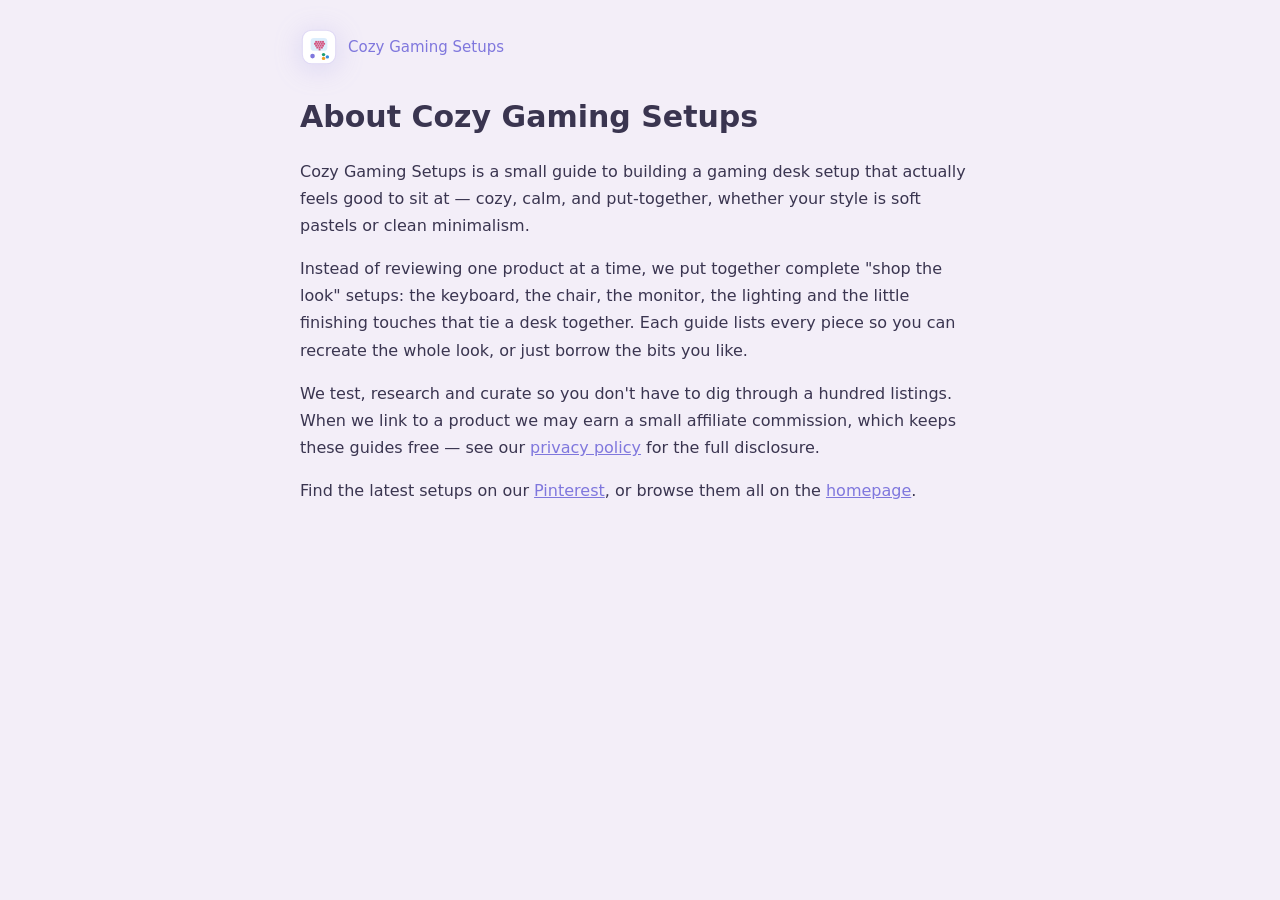
==== about/index.html @ 57313345 "Add files via upload" ====
<!DOCTYPE html>
<html lang="en">
<head>
<meta charset="utf-8">
<meta name="viewport" content="width=device-width, initial-scale=1">
<title>About — Cozy Gaming Setups</title>
<style>
  
  :root {
    --ink:#3a3550;          /* deep lavender-ink text */
    --muted:#8b85a8;        /* muted lavender-gray */
    --accent:#7F77DD;       /* logo lavender */
    --pink:#D4537E;         /* logo heart pink */
    --cream:#FFF0DC;        /* warm glow */
    --amber:#FFD580;        /* spark amber */
    --blue:#DCEEFC;         /* screen blue */
    --bg:#F3EEF8;           /* logo background lavender */
    --card:#ffffff;
    --line:#ECE6FA;
    --line-pink:#F4D9E2;
  }
  * { box-sizing:border-box; }
  body { margin:0; font-family:'Poppins',system-ui,sans-serif; color:var(--ink); background:var(--bg); line-height:1.65; }
  a { color:var(--accent); }
  .brandbar { display:flex; align-items:center; justify-content:center; gap:12px; margin-bottom:6px; }
  .logomark { width:54px; height:54px; flex:0 0 auto; filter:drop-shadow(0 4px 14px rgba(127,119,221,0.22)); }
  .brandbar .name { font-size:30px; font-weight:600; color:var(--accent); }
  .rule { width:46px; height:6px; border-radius:3px; background:var(--amber); margin:20px auto 26px; }
  .disclosure { font-size:12px; color:#9a8fb5; background:var(--cream); border:1px solid #f3dcb8; border-radius:10px; padding:9px 14px; text-align:center; }

  .wrap { max-width:720px; margin:0 auto; padding:28px 20px 80px; }
  .topbar { display:flex; align-items:center; gap:10px; margin-bottom:26px; }
  .topbar a { display:flex; align-items:center; gap:10px; text-decoration:none; color:var(--accent); font-weight:500; font-size:15px; }
  .topbar .logomark { width:38px; height:38px; }
  h1 { font-size:30px; margin:0 0 16px; color:var(--ink); }
  p { line-height:1.7; }
</style>
</head>
<body>
  <div class="wrap">
    <div class="topbar"><a href="../">
<svg class="logomark" width="38" height="38" viewBox="0 0 100 100" xmlns="http://www.w3.org/2000/svg" aria-label="Cozy Gaming Setups logo">
  <rect x="6" y="6" width="88" height="88" rx="24" fill="#ffffff" stroke="#E0DAF5" stroke-width="3"/>
  <rect x="28" y="26" width="44" height="34" rx="9" fill="#DCEEFC"/>
  <g fill="#D4537E">
    <rect x="40" y="34" width="5" height="5"/><rect x="46" y="34" width="5" height="5"/>
    <rect x="52" y="34" width="5" height="5"/><rect x="58" y="34" width="5" height="5"/>
    <rect x="37" y="39" width="5" height="5"/><rect x="43" y="39" width="5" height="5"/>
    <rect x="49" y="39" width="5" height="5"/><rect x="55" y="39" width="5" height="5"/>
    <rect x="61" y="39" width="5" height="5"/>
    <rect x="40" y="44" width="5" height="5"/><rect x="46" y="44" width="5" height="5"/>
    <rect x="52" y="44" width="5" height="5"/><rect x="58" y="44" width="5" height="5"/>
    <rect x="43" y="49" width="5" height="5"/><rect x="49" y="49" width="5" height="5"/>
    <rect x="55" y="49" width="5" height="5"/>
    <rect x="49" y="54" width="5" height="5"/>
  </g>
  <circle cx="33" cy="74" r="6" fill="#7F77DD"/>
  <circle cx="62" cy="70" r="4.5" fill="#1D9E75"/>
  <circle cx="72" cy="76" r="4.5" fill="#378ADD"/>
  <circle cx="62" cy="80" r="4.5" fill="#EF9F27"/>
</svg>
 Cozy Gaming Setups</a></div>
    <h1>About Cozy Gaming Setups</h1>
    <p>Cozy Gaming Setups is a small guide to building a gaming desk setup
    that actually feels good to sit at — cozy, calm, and put-together, whether
    your style is soft pastels or clean minimalism.</p>
    <p>Instead of reviewing one product at a time, we put together complete
    "shop the look" setups: the keyboard, the chair, the monitor, the lighting
    and the little finishing touches that tie a desk together. Each guide lists
    every piece so you can recreate the whole look, or just borrow the bits you
    like.</p>
    <p>We test, research and curate so you don't have to dig through a hundred
    listings. When we link to a product we may earn a small affiliate
    commission, which keeps these guides free — see our
    <a href="../privacy/">privacy policy</a> for the full disclosure.</p>
    <p>Find the latest setups on our
    <a href="https://nl.pinterest.com/cozygamingsetups/" target="_blank">Pinterest</a>,
    or browse them all on the <a href="../">homepage</a>.</p>
  </div>
</body>
</html>
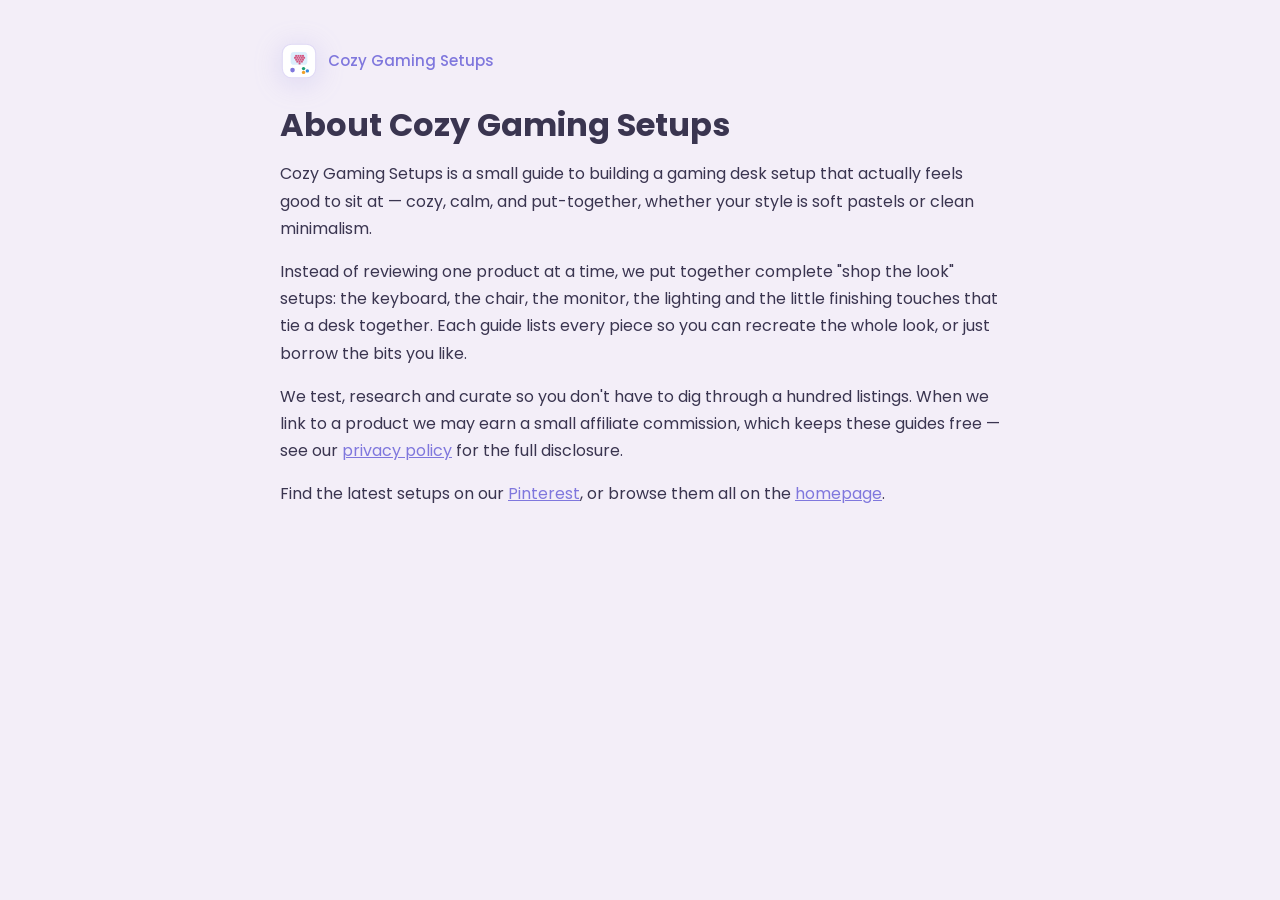
==== commit 2654ef52: "Add files via upload" ====
--- a/about/index.html
+++ b/about/index.html
@@ -1,82 +1,21 @@
-
 <!DOCTYPE html>
 <html lang="en">
 <head>
 <meta charset="utf-8">
 <meta name="viewport" content="width=device-width, initial-scale=1">
 <title>About — Cozy Gaming Setups</title>
-<style>
-  
-  :root {
-    --ink:#3a3550;          /* deep lavender-ink text */
-    --muted:#8b85a8;        /* muted lavender-gray */
-    --accent:#7F77DD;       /* logo lavender */
-    --pink:#D4537E;         /* logo heart pink */
-    --cream:#FFF0DC;        /* warm glow */
-    --amber:#FFD580;        /* spark amber */
-    --blue:#DCEEFC;         /* screen blue */
-    --bg:#F3EEF8;           /* logo background lavender */
-    --card:#ffffff;
-    --line:#ECE6FA;
-    --line-pink:#F4D9E2;
-  }
-  * { box-sizing:border-box; }
-  body { margin:0; font-family:'Poppins',system-ui,sans-serif; color:var(--ink); background:var(--bg); line-height:1.65; }
-  a { color:var(--accent); }
-  .brandbar { display:flex; align-items:center; justify-content:center; gap:12px; margin-bottom:6px; }
-  .logomark { width:54px; height:54px; flex:0 0 auto; filter:drop-shadow(0 4px 14px rgba(127,119,221,0.22)); }
-  .brandbar .name { font-size:30px; font-weight:600; color:var(--accent); }
-  .rule { width:46px; height:6px; border-radius:3px; background:var(--amber); margin:20px auto 26px; }
-  .disclosure { font-size:12px; color:#9a8fb5; background:var(--cream); border:1px solid #f3dcb8; border-radius:10px; padding:9px 14px; text-align:center; }
-
-  .wrap { max-width:720px; margin:0 auto; padding:28px 20px 80px; }
-  .topbar { display:flex; align-items:center; gap:10px; margin-bottom:26px; }
-  .topbar a { display:flex; align-items:center; gap:10px; text-decoration:none; color:var(--accent); font-weight:500; font-size:15px; }
-  .topbar .logomark { width:38px; height:38px; }
-  h1 { font-size:30px; margin:0 0 16px; color:var(--ink); }
-  p { line-height:1.7; }
-</style>
+<link rel="preconnect" href="https://fonts.googleapis.com">
+<link href="https://fonts.googleapis.com/css2?family=Poppins:wght@400;500;600&display=swap" rel="stylesheet">
+<link rel="stylesheet" href="../style.css">
 </head>
 <body>
-  <div class="wrap">
-    <div class="topbar"><a href="../">
-<svg class="logomark" width="38" height="38" viewBox="0 0 100 100" xmlns="http://www.w3.org/2000/svg" aria-label="Cozy Gaming Setups logo">
-  <rect x="6" y="6" width="88" height="88" rx="24" fill="#ffffff" stroke="#E0DAF5" stroke-width="3"/>
-  <rect x="28" y="26" width="44" height="34" rx="9" fill="#DCEEFC"/>
-  <g fill="#D4537E">
-    <rect x="40" y="34" width="5" height="5"/><rect x="46" y="34" width="5" height="5"/>
-    <rect x="52" y="34" width="5" height="5"/><rect x="58" y="34" width="5" height="5"/>
-    <rect x="37" y="39" width="5" height="5"/><rect x="43" y="39" width="5" height="5"/>
-    <rect x="49" y="39" width="5" height="5"/><rect x="55" y="39" width="5" height="5"/>
-    <rect x="61" y="39" width="5" height="5"/>
-    <rect x="40" y="44" width="5" height="5"/><rect x="46" y="44" width="5" height="5"/>
-    <rect x="52" y="44" width="5" height="5"/><rect x="58" y="44" width="5" height="5"/>
-    <rect x="43" y="49" width="5" height="5"/><rect x="49" y="49" width="5" height="5"/>
-    <rect x="55" y="49" width="5" height="5"/>
-    <rect x="49" y="54" width="5" height="5"/>
-  </g>
-  <circle cx="33" cy="74" r="6" fill="#7F77DD"/>
-  <circle cx="62" cy="70" r="4.5" fill="#1D9E75"/>
-  <circle cx="72" cy="76" r="4.5" fill="#378ADD"/>
-  <circle cx="62" cy="80" r="4.5" fill="#EF9F27"/>
-</svg>
- Cozy Gaming Setups</a></div>
+  <div class="wrap narrow prose">
+    <div class="topbar brandbar left"><a href="../"><svg class="logomark" width="38" height="38" viewBox="0 0 100 100" xmlns="http://www.w3.org/2000/svg" aria-label="Cozy Gaming Setups logo"><rect x="6" y="6" width="88" height="88" rx="24" fill="#ffffff" stroke="#E0DAF5" stroke-width="3"/><rect x="28" y="26" width="44" height="34" rx="9" fill="#DCEEFC"/><g fill="#D4537E"><rect x="40" y="34" width="5" height="5"/><rect x="46" y="34" width="5" height="5"/><rect x="52" y="34" width="5" height="5"/><rect x="58" y="34" width="5" height="5"/><rect x="37" y="39" width="5" height="5"/><rect x="43" y="39" width="5" height="5"/><rect x="49" y="39" width="5" height="5"/><rect x="55" y="39" width="5" height="5"/><rect x="61" y="39" width="5" height="5"/><rect x="40" y="44" width="5" height="5"/><rect x="46" y="44" width="5" height="5"/><rect x="52" y="44" width="5" height="5"/><rect x="58" y="44" width="5" height="5"/><rect x="43" y="49" width="5" height="5"/><rect x="49" y="49" width="5" height="5"/><rect x="55" y="49" width="5" height="5"/><rect x="49" y="54" width="5" height="5"/></g><circle cx="33" cy="74" r="6" fill="#7F77DD"/><circle cx="62" cy="70" r="4.5" fill="#1D9E75"/><circle cx="72" cy="76" r="4.5" fill="#378ADD"/><circle cx="62" cy="80" r="4.5" fill="#EF9F27"/></svg> Cozy Gaming Setups</a></div>
     <h1>About Cozy Gaming Setups</h1>
-    <p>Cozy Gaming Setups is a small guide to building a gaming desk setup
-    that actually feels good to sit at — cozy, calm, and put-together, whether
-    your style is soft pastels or clean minimalism.</p>
-    <p>Instead of reviewing one product at a time, we put together complete
-    "shop the look" setups: the keyboard, the chair, the monitor, the lighting
-    and the little finishing touches that tie a desk together. Each guide lists
-    every piece so you can recreate the whole look, or just borrow the bits you
-    like.</p>
-    <p>We test, research and curate so you don't have to dig through a hundred
-    listings. When we link to a product we may earn a small affiliate
-    commission, which keeps these guides free — see our
-    <a href="../privacy/">privacy policy</a> for the full disclosure.</p>
-    <p>Find the latest setups on our
-    <a href="https://nl.pinterest.com/cozygamingsetups/" target="_blank">Pinterest</a>,
-    or browse them all on the <a href="../">homepage</a>.</p>
+    <p>Cozy Gaming Setups is a small guide to building a gaming desk setup that actually feels good to sit at — cozy, calm, and put-together, whether your style is soft pastels or clean minimalism.</p>
+    <p>Instead of reviewing one product at a time, we put together complete "shop the look" setups: the keyboard, the chair, the monitor, the lighting and the little finishing touches that tie a desk together. Each guide lists every piece so you can recreate the whole look, or just borrow the bits you like.</p>
+    <p>We test, research and curate so you don't have to dig through a hundred listings. When we link to a product we may earn a small affiliate commission, which keeps these guides free — see our <a href="../privacy/">privacy policy</a> for the full disclosure.</p>
+    <p>Find the latest setups on our <a href="https://nl.pinterest.com/cozygamingsetups/" target="_blank">Pinterest</a>, or browse them all on the <a href="../">homepage</a>.</p>
   </div>
 </body>
-</html>+</html>
--- a/style.css
+++ b/style.css
@@ -0,0 +1,74 @@
+/* ============================================================
+   Cozy Gaming Setups — shared stylesheet
+   Edit your design HERE once; every page uses it.
+   Palette matches the logo (lavender / pink heart / cream / amber).
+   ============================================================ */
+:root {
+  --ink: #3a3550;
+  --muted: #8b85a8;
+  --accent: #7F77DD;
+  --pink: #D4537E;
+  --cream: #FFF0DC;
+  --amber: #FFD580;
+  --blue: #DCEEFC;
+  --bg: #F3EEF8;
+  --card: #ffffff;
+  --line: #ECE6FA;
+  --line-pink: #F4D9E2;
+}
+* { box-sizing: border-box; }
+body {
+  margin: 0;
+  font-family: 'Poppins', system-ui, sans-serif;
+  color: var(--ink);
+  background: var(--bg);
+  line-height: 1.65;
+}
+a { color: var(--accent); }
+
+.wrap { max-width: 880px; margin: 0 auto; padding: 42px 20px 80px; }
+.wrap.narrow { max-width: 760px; }
+
+/* ---- brand header / logo mark ---- */
+.brandbar { display: flex; align-items: center; justify-content: center; gap: 12px; margin-bottom: 6px; }
+.brandbar.left { justify-content: flex-start; margin-bottom: 26px; }
+.logomark { flex: 0 0 auto; filter: drop-shadow(0 4px 14px rgba(127,119,221,0.22)); }
+.brandbar .name { font-size: 30px; font-weight: 600; color: var(--accent); }
+.topbar a { display: flex; align-items: center; gap: 10px; text-decoration: none; color: var(--accent); font-weight: 500; font-size: 15px; }
+
+.hero { text-align: center; margin-bottom: 10px; }
+.hero .sub { font-size: 16px; color: var(--muted); margin: 14px auto 0; max-width: 480px; line-height: 1.55; }
+.rule { width: 46px; height: 6px; border-radius: 3px; background: var(--amber); margin: 20px auto 26px; }
+
+.disclosure { font-size: 12px; color: #9a8fb5; background: var(--cream); border: 1px solid #f3dcb8; border-radius: 10px; padding: 9px 14px; text-align: center; }
+.disclosure.home { max-width: 440px; margin: 0 auto 32px; }
+
+/* ---- homepage cards ---- */
+.grid { display: grid; grid-template-columns: repeat(auto-fill, minmax(250px, 1fr)); gap: 18px; }
+.card { display: block; text-decoration: none; color: inherit; background: var(--card); border: 1px solid var(--line); border-radius: 18px; padding: 24px; transition: transform .12s, box-shadow .12s; box-shadow: 0 6px 20px rgba(127,119,221,0.08); }
+.card:hover { transform: translateY(-4px); box-shadow: 0 10px 26px rgba(127,119,221,0.16); }
+.card .cat { display: inline-block; font-size: 11px; letter-spacing: .06em; color: var(--accent); background: #EEEDFE; border-radius: 20px; padding: 4px 12px; margin-bottom: 12px; }
+.card h2 { font-size: 20px; margin: 0 0 8px; color: var(--ink); }
+.card p { font-size: 14px; color: var(--muted); margin: 0 0 16px; line-height: 1.5; }
+.card .pill { display: inline-block; font-size: 13px; font-weight: 500; color: #fff; background: var(--accent); border-radius: 10px; padding: 8px 16px; box-shadow: 0 3px 12px rgba(127,119,221,0.32); }
+
+/* ---- setup page products ---- */
+h1 { font-size: 32px; line-height: 1.2; margin: 0 0 8px; color: var(--ink); }
+.sub-lead { font-size: 17px; color: var(--muted); margin: 0 0 30px; }
+.product { background: var(--card); border: 1px solid var(--line); border-radius: 16px; padding: 22px 24px; margin-bottom: 16px; box-shadow: 0 4px 16px rgba(127,119,221,0.07); }
+.product .cat { display: inline-block; font-size: 11px; letter-spacing: .06em; text-transform: uppercase; color: var(--accent); background: #EEEDFE; border-radius: 20px; padding: 4px 12px; margin-bottom: 10px; }
+.product h3 { font-size: 20px; margin: 0 0 6px; color: var(--ink); }
+.product p { margin: 0 0 16px; color: var(--muted); font-size: 15px; line-height: 1.5; }
+.btn { display: inline-block; background: var(--accent); color: #fff; text-decoration: none; font-weight: 500; font-size: 15px; padding: 10px 22px; border-radius: 10px; box-shadow: 0 3px 12px rgba(127,119,221,0.32); }
+
+/* ---- text pages (about / privacy) ---- */
+.prose h2 { font-size: 19px; margin: 30px 0 8px; color: var(--ink); }
+.prose p { line-height: 1.7; }
+.updated { color: var(--muted); font-size: 14px; }
+
+/* ---- footers ---- */
+nav.footer { margin-top: 48px; text-align: center; font-size: 13px; }
+nav.footer a { color: var(--muted); text-decoration: none; margin: 0 10px; }
+nav.footer a:hover { color: var(--accent); }
+footer.page { margin-top: 48px; font-size: 13px; color: var(--muted); text-align: center; }
+footer.page a { color: var(--muted); }
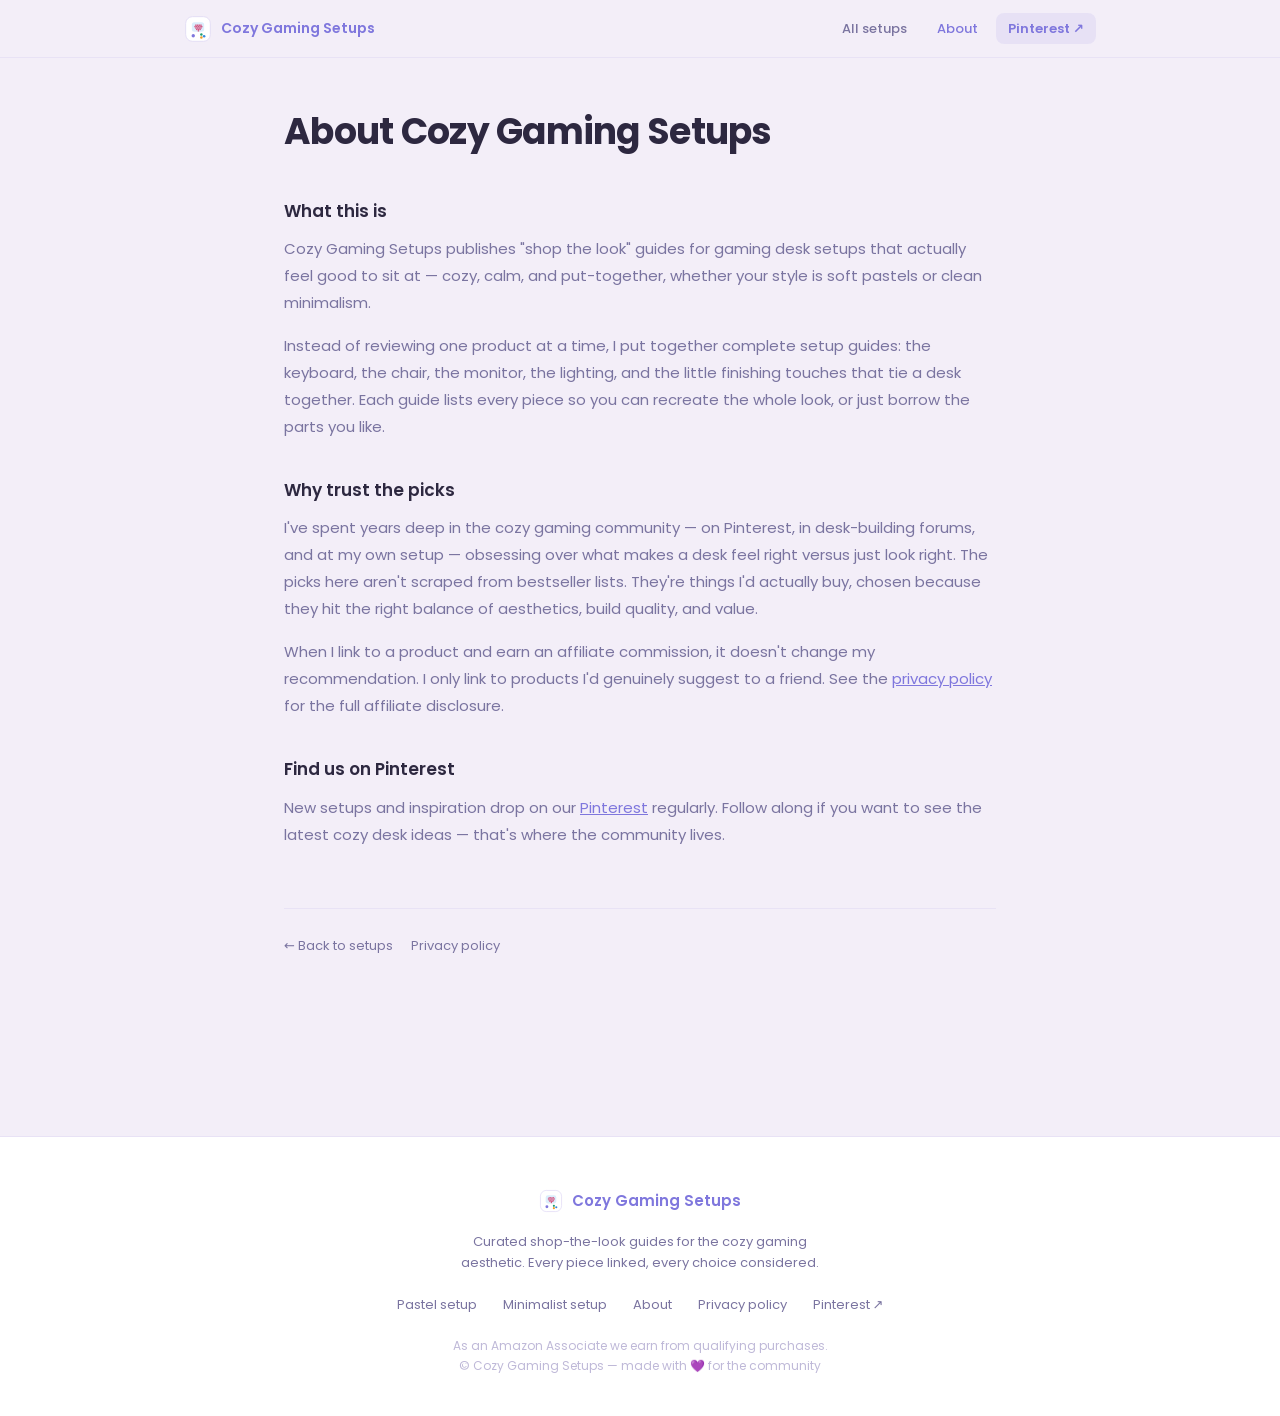
==== commit 18c7ad78: "add pink cozy gaming" ====
--- a/about/index.html
+++ b/about/index.html
@@ -4,18 +4,89 @@
 <meta charset="utf-8">
 <meta name="viewport" content="width=device-width, initial-scale=1">
 <title>About — Cozy Gaming Setups</title>
+<meta name="description" content="Cozy Gaming Setups publishes curated shop-the-look guides for cozy, pastel and minimalist gaming desk setups. Every piece linked.">
+<meta name="p:domain_verify" content="3ff8e9c5c183b2a7218e1bc20133f83a"/>
 <link rel="preconnect" href="https://fonts.googleapis.com">
-<link href="https://fonts.googleapis.com/css2?family=Poppins:wght@400;500;600&display=swap" rel="stylesheet">
+<link href="https://fonts.googleapis.com/css2?family=Poppins:wght@400;500;600;700&display=swap" rel="stylesheet">
 <link rel="stylesheet" href="../style.css">
 </head>
 <body>
+
+  <!-- ── NAVIGATION ── -->
+  <nav class="site-nav">
+    <div class="nav-inner">
+      <a class="nav-logo" href="../">
+        <svg width="28" height="28" viewBox="0 0 100 100" xmlns="http://www.w3.org/2000/svg" aria-hidden="true">
+          <rect x="6" y="6" width="88" height="88" rx="24" fill="#ffffff" stroke="#E0DAF5" stroke-width="3"/>
+          <rect x="28" y="26" width="44" height="34" rx="9" fill="#DCEEFC"/>
+          <g fill="#D4537E">
+            <rect x="40" y="34" width="5" height="5"/><rect x="46" y="34" width="5" height="5"/><rect x="52" y="34" width="5" height="5"/><rect x="58" y="34" width="5" height="5"/>
+            <rect x="37" y="39" width="5" height="5"/><rect x="43" y="39" width="5" height="5"/><rect x="49" y="39" width="5" height="5"/><rect x="55" y="39" width="5" height="5"/><rect x="61" y="39" width="5" height="5"/>
+            <rect x="40" y="44" width="5" height="5"/><rect x="46" y="44" width="5" height="5"/><rect x="52" y="44" width="5" height="5"/><rect x="58" y="44" width="5" height="5"/>
+            <rect x="43" y="49" width="5" height="5"/><rect x="49" y="49" width="5" height="5"/><rect x="55" y="49" width="5" height="5"/>
+            <rect x="49" y="54" width="5" height="5"/>
+          </g>
+          <circle cx="33" cy="74" r="6" fill="#7F77DD"/><circle cx="62" cy="70" r="4.5" fill="#1D9E75"/><circle cx="72" cy="76" r="4.5" fill="#378ADD"/><circle cx="62" cy="80" r="4.5" fill="#EF9F27"/>
+        </svg>
+        Cozy Gaming Setups
+      </a>
+      <ul class="nav-links">
+        <li><a href="../">All setups</a></li>
+        <li><a href="../about/" class="active">About</a></li>
+        <li class="nav-cta"><a href="https://nl.pinterest.com/cozygamingsetups/" target="_blank">Pinterest ↗</a></li>
+      </ul>
+    </div>
+  </nav>
+
   <div class="wrap narrow prose">
-    <div class="topbar brandbar left"><a href="../"><svg class="logomark" width="38" height="38" viewBox="0 0 100 100" xmlns="http://www.w3.org/2000/svg" aria-label="Cozy Gaming Setups logo"><rect x="6" y="6" width="88" height="88" rx="24" fill="#ffffff" stroke="#E0DAF5" stroke-width="3"/><rect x="28" y="26" width="44" height="34" rx="9" fill="#DCEEFC"/><g fill="#D4537E"><rect x="40" y="34" width="5" height="5"/><rect x="46" y="34" width="5" height="5"/><rect x="52" y="34" width="5" height="5"/><rect x="58" y="34" width="5" height="5"/><rect x="37" y="39" width="5" height="5"/><rect x="43" y="39" width="5" height="5"/><rect x="49" y="39" width="5" height="5"/><rect x="55" y="39" width="5" height="5"/><rect x="61" y="39" width="5" height="5"/><rect x="40" y="44" width="5" height="5"/><rect x="46" y="44" width="5" height="5"/><rect x="52" y="44" width="5" height="5"/><rect x="58" y="44" width="5" height="5"/><rect x="43" y="49" width="5" height="5"/><rect x="49" y="49" width="5" height="5"/><rect x="55" y="49" width="5" height="5"/><rect x="49" y="54" width="5" height="5"/></g><circle cx="33" cy="74" r="6" fill="#7F77DD"/><circle cx="62" cy="70" r="4.5" fill="#1D9E75"/><circle cx="72" cy="76" r="4.5" fill="#378ADD"/><circle cx="62" cy="80" r="4.5" fill="#EF9F27"/></svg> Cozy Gaming Setups</a></div>
     <h1>About Cozy Gaming Setups</h1>
-    <p>Cozy Gaming Setups is a small guide to building a gaming desk setup that actually feels good to sit at — cozy, calm, and put-together, whether your style is soft pastels or clean minimalism.</p>
-    <p>Instead of reviewing one product at a time, we put together complete "shop the look" setups: the keyboard, the chair, the monitor, the lighting and the little finishing touches that tie a desk together. Each guide lists every piece so you can recreate the whole look, or just borrow the bits you like.</p>
-    <p>We test, research and curate so you don't have to dig through a hundred listings. When we link to a product we may earn a small affiliate commission, which keeps these guides free — see our <a href="../privacy/">privacy policy</a> for the full disclosure.</p>
-    <p>Find the latest setups on our <a href="https://nl.pinterest.com/cozygamingsetups/" target="_blank">Pinterest</a>, or browse them all on the <a href="../">homepage</a>.</p>
+
+    <h2>What this is</h2>
+    <p>Cozy Gaming Setups publishes "shop the look" guides for gaming desk setups that actually feel good to sit at — cozy, calm, and put-together, whether your style is soft pastels or clean minimalism.</p>
+    <p>Instead of reviewing one product at a time, I put together complete setup guides: the keyboard, the chair, the monitor, the lighting, and the little finishing touches that tie a desk together. Each guide lists every piece so you can recreate the whole look, or just borrow the parts you like.</p>
+
+    <h2>Why trust the picks</h2>
+    <p>I've spent years deep in the cozy gaming community — on Pinterest, in desk-building forums, and at my own setup — obsessing over what makes a desk feel right versus just look right. The picks here aren't scraped from bestseller lists. They're things I'd actually buy, chosen because they hit the right balance of aesthetics, build quality, and value.</p>
+    <p>When I link to a product and earn an affiliate commission, it doesn't change my recommendation. I only link to products I'd genuinely suggest to a friend. See the <a href="../privacy/">privacy policy</a> for the full affiliate disclosure.</p>
+
+    <h2>Find us on Pinterest</h2>
+    <p>New setups and inspiration drop on our <a href="https://nl.pinterest.com/cozygamingsetups/" target="_blank">Pinterest</a> regularly. Follow along if you want to see the latest cozy desk ideas — that's where the community lives.</p>
+
+    <footer class="page-footer">
+      <a href="../">&larr; Back to setups</a>
+      <a href="../privacy/">Privacy policy</a>
+    </footer>
   </div>
+
+  <!-- ── SITE FOOTER ── -->
+  <footer class="site-footer">
+    <div class="footer-inner">
+      <a class="footer-logo" href="../">
+        <svg width="24" height="24" viewBox="0 0 100 100" xmlns="http://www.w3.org/2000/svg" aria-hidden="true">
+          <rect x="6" y="6" width="88" height="88" rx="24" fill="#ffffff" stroke="#E0DAF5" stroke-width="3"/>
+          <rect x="28" y="26" width="44" height="34" rx="9" fill="#DCEEFC"/>
+          <g fill="#D4537E">
+            <rect x="40" y="34" width="5" height="5"/><rect x="46" y="34" width="5" height="5"/><rect x="52" y="34" width="5" height="5"/><rect x="58" y="34" width="5" height="5"/>
+            <rect x="37" y="39" width="5" height="5"/><rect x="43" y="39" width="5" height="5"/><rect x="49" y="39" width="5" height="5"/><rect x="55" y="39" width="5" height="5"/><rect x="61" y="39" width="5" height="5"/>
+            <rect x="40" y="44" width="5" height="5"/><rect x="46" y="44" width="5" height="5"/><rect x="52" y="44" width="5" height="5"/><rect x="58" y="44" width="5" height="5"/>
+            <rect x="43" y="49" width="5" height="5"/><rect x="49" y="49" width="5" height="5"/><rect x="55" y="49" width="5" height="5"/>
+            <rect x="49" y="54" width="5" height="5"/>
+          </g>
+          <circle cx="33" cy="74" r="6" fill="#7F77DD"/><circle cx="62" cy="70" r="4.5" fill="#1D9E75"/><circle cx="72" cy="76" r="4.5" fill="#378ADD"/><circle cx="62" cy="80" r="4.5" fill="#EF9F27"/>
+        </svg>
+        Cozy Gaming Setups
+      </a>
+      <p class="footer-tagline">Curated shop-the-look guides for the cozy gaming aesthetic. Every piece linked, every choice considered.</p>
+      <ul class="footer-links">
+        <li><a href="../pastel-coding-gaming-desk/">Pastel setup</a></li>
+        <li><a href="../minimalist-white-battlestation/">Minimalist setup</a></li>
+        <li><a href="../about/">About</a></li>
+        <li><a href="../privacy/">Privacy policy</a></li>
+        <li><a href="https://nl.pinterest.com/cozygamingsetups/" target="_blank">Pinterest ↗</a></li>
+      </ul>
+      <p class="footer-copy">As an Amazon Associate we earn from qualifying purchases.<br>&copy; Cozy Gaming Setups — made with 💜 for the community</p>
+    </div>
+  </footer>
+
 </body>
 </html>
--- a/style.css
+++ b/style.css
@@ -1,74 +1,669 @@
 /* ============================================================
    Cozy Gaming Setups — shared stylesheet
-   Edit your design HERE once; every page uses it.
-   Palette matches the logo (lavender / pink heart / cream / amber).
+   Palette: lavender #7F77DD · pink #D4537E · cream #FFF0DC
+            amber #FFD580 · soft blue #DCEEFC · bg #F3EEF8
    ============================================================ */
+
 :root {
-  --ink: #3a3550;
-  --muted: #8b85a8;
-  --accent: #7F77DD;
-  --pink: #D4537E;
-  --cream: #FFF0DC;
-  --amber: #FFD580;
-  --blue: #DCEEFC;
-  --bg: #F3EEF8;
-  --card: #ffffff;
-  --line: #ECE6FA;
-  --line-pink: #F4D9E2;
-}
-* { box-sizing: border-box; }
+  --ink:          #2d2840;
+  --muted:        #7a74a0;
+  --accent:       #7F77DD;
+  --accent-dark:  #6560c0;
+  --pink:         #D4537E;
+  --cream:        #FFF0DC;
+  --amber:        #FFD580;
+  --blue:         #DCEEFC;
+  --bg:           #F3EEF8;
+  --card:         #ffffff;
+  --line:         #E8E2F5;
+  --line-pink:    #F4D9E2;
+  --nav-h:        58px;
+}
+
+* { box-sizing: border-box; margin: 0; padding: 0; }
+
 body {
-  margin: 0;
   font-family: 'Poppins', system-ui, sans-serif;
   color: var(--ink);
   background: var(--bg);
   line-height: 1.65;
 }
+
 a { color: var(--accent); }
-
-.wrap { max-width: 880px; margin: 0 auto; padding: 42px 20px 80px; }
+img { display: block; max-width: 100%; }
+
+/* ================================================================
+   NAVIGATION
+   ================================================================ */
+.site-nav {
+  position: sticky;
+  top: 0;
+  z-index: 100;
+  height: var(--nav-h);
+  background: rgba(243, 238, 248, 0.90);
+  backdrop-filter: blur(14px);
+  -webkit-backdrop-filter: blur(14px);
+  border-bottom: 1px solid var(--line);
+  display: flex;
+  align-items: center;
+}
+
+.nav-inner {
+  max-width: 960px;
+  margin: 0 auto;
+  padding: 0 24px;
+  width: 100%;
+  display: flex;
+  align-items: center;
+  justify-content: space-between;
+}
+
+.nav-logo {
+  display: flex;
+  align-items: center;
+  gap: 9px;
+  text-decoration: none;
+  font-weight: 600;
+  font-size: 14px;
+  color: var(--accent);
+}
+
+.nav-links {
+  display: flex;
+  gap: 6px;
+  list-style: none;
+}
+
+.nav-links a {
+  text-decoration: none;
+  font-size: 13px;
+  font-weight: 500;
+  color: var(--muted);
+  padding: 6px 12px;
+  border-radius: 8px;
+  transition: color .15s, background .15s;
+}
+
+.nav-links a:hover { color: var(--accent); background: rgba(127,119,221,0.08); }
+.nav-links a.active { color: var(--accent); }
+
+.nav-links .nav-cta a {
+  color: var(--accent);
+  background: rgba(127,119,221,0.10);
+  font-weight: 600;
+}
+.nav-links .nav-cta a:hover { background: rgba(127,119,221,0.18); }
+
+/* ================================================================
+   LAYOUT WRAPPERS
+   ================================================================ */
+.wrap        { max-width: 920px; margin: 0 auto; padding: 0 24px 100px; }
 .wrap.narrow { max-width: 760px; }
 
-/* ---- brand header / logo mark ---- */
-.brandbar { display: flex; align-items: center; justify-content: center; gap: 12px; margin-bottom: 6px; }
-.brandbar.left { justify-content: flex-start; margin-bottom: 26px; }
-.logomark { flex: 0 0 auto; filter: drop-shadow(0 4px 14px rgba(127,119,221,0.22)); }
-.brandbar .name { font-size: 30px; font-weight: 600; color: var(--accent); }
-.topbar a { display: flex; align-items: center; gap: 10px; text-decoration: none; color: var(--accent); font-weight: 500; font-size: 15px; }
-
-.hero { text-align: center; margin-bottom: 10px; }
-.hero .sub { font-size: 16px; color: var(--muted); margin: 14px auto 0; max-width: 480px; line-height: 1.55; }
-.rule { width: 46px; height: 6px; border-radius: 3px; background: var(--amber); margin: 20px auto 26px; }
-
-.disclosure { font-size: 12px; color: #9a8fb5; background: var(--cream); border: 1px solid #f3dcb8; border-radius: 10px; padding: 9px 14px; text-align: center; }
-.disclosure.home { max-width: 440px; margin: 0 auto 32px; }
-
-/* ---- homepage cards ---- */
-.grid { display: grid; grid-template-columns: repeat(auto-fill, minmax(250px, 1fr)); gap: 18px; }
-.card { display: block; text-decoration: none; color: inherit; background: var(--card); border: 1px solid var(--line); border-radius: 18px; padding: 24px; transition: transform .12s, box-shadow .12s; box-shadow: 0 6px 20px rgba(127,119,221,0.08); }
-.card:hover { transform: translateY(-4px); box-shadow: 0 10px 26px rgba(127,119,221,0.16); }
-.card .cat { display: inline-block; font-size: 11px; letter-spacing: .06em; color: var(--accent); background: #EEEDFE; border-radius: 20px; padding: 4px 12px; margin-bottom: 12px; }
-.card h2 { font-size: 20px; margin: 0 0 8px; color: var(--ink); }
-.card p { font-size: 14px; color: var(--muted); margin: 0 0 16px; line-height: 1.5; }
-.card .pill { display: inline-block; font-size: 13px; font-weight: 500; color: #fff; background: var(--accent); border-radius: 10px; padding: 8px 16px; box-shadow: 0 3px 12px rgba(127,119,221,0.32); }
-
-/* ---- setup page products ---- */
-h1 { font-size: 32px; line-height: 1.2; margin: 0 0 8px; color: var(--ink); }
-.sub-lead { font-size: 17px; color: var(--muted); margin: 0 0 30px; }
-.product { background: var(--card); border: 1px solid var(--line); border-radius: 16px; padding: 22px 24px; margin-bottom: 16px; box-shadow: 0 4px 16px rgba(127,119,221,0.07); }
-.product .cat { display: inline-block; font-size: 11px; letter-spacing: .06em; text-transform: uppercase; color: var(--accent); background: #EEEDFE; border-radius: 20px; padding: 4px 12px; margin-bottom: 10px; }
-.product h3 { font-size: 20px; margin: 0 0 6px; color: var(--ink); }
-.product p { margin: 0 0 16px; color: var(--muted); font-size: 15px; line-height: 1.5; }
-.btn { display: inline-block; background: var(--accent); color: #fff; text-decoration: none; font-weight: 500; font-size: 15px; padding: 10px 22px; border-radius: 10px; box-shadow: 0 3px 12px rgba(127,119,221,0.32); }
-
-/* ---- text pages (about / privacy) ---- */
-.prose h2 { font-size: 19px; margin: 30px 0 8px; color: var(--ink); }
-.prose p { line-height: 1.7; }
-.updated { color: var(--muted); font-size: 14px; }
-
-/* ---- footers ---- */
-nav.footer { margin-top: 48px; text-align: center; font-size: 13px; }
-nav.footer a { color: var(--muted); text-decoration: none; margin: 0 10px; }
-nav.footer a:hover { color: var(--accent); }
-footer.page { margin-top: 48px; font-size: 13px; color: var(--muted); text-align: center; }
-footer.page a { color: var(--muted); }
+/* ================================================================
+   HOMEPAGE HERO
+   ================================================================ */
+.home-hero {
+  text-align: center;
+  padding: 72px 0 52px;
+}
+
+.eyebrow {
+  display: inline-block;
+  font-size: 10px;
+  font-weight: 700;
+  letter-spacing: .1em;
+  text-transform: uppercase;
+  color: var(--pink);
+  background: var(--line-pink);
+  border-radius: 20px;
+  padding: 5px 14px;
+  margin-bottom: 22px;
+}
+
+.home-hero h1 {
+  font-size: clamp(30px, 5vw, 52px);
+  font-weight: 700;
+  line-height: 1.15;
+  letter-spacing: -.025em;
+  color: var(--ink);
+  margin-bottom: 20px;
+}
+
+.home-hero h1 em {
+  font-style: normal;
+  color: var(--accent);
+}
+
+.home-hero .lead {
+  font-size: 17px;
+  color: var(--muted);
+  max-width: 480px;
+  margin: 0 auto 0;
+  line-height: 1.65;
+}
+
+/* gradient rule */
+.gradient-rule {
+  width: 52px;
+  height: 5px;
+  border-radius: 3px;
+  background: linear-gradient(90deg, var(--accent), var(--pink));
+  margin: 36px auto 32px;
+}
+
+/* ================================================================
+   SECTION HEADINGS
+   ================================================================ */
+.section-label {
+  font-size: 10px;
+  font-weight: 700;
+  letter-spacing: .1em;
+  text-transform: uppercase;
+  color: var(--muted);
+  margin-bottom: 18px;
+}
+
+/* ================================================================
+   SETUP CARDS (homepage grid)
+   ================================================================ */
+.grid {
+  display: grid;
+  grid-template-columns: repeat(auto-fill, minmax(290px, 1fr));
+  gap: 20px;
+  margin-bottom: 52px;
+}
+
+.card {
+  display: block;
+  text-decoration: none;
+  color: inherit;
+  background: var(--card);
+  border: 1px solid var(--line);
+  border-radius: 20px;
+  overflow: hidden;
+  transition: transform .18s ease, box-shadow .18s ease;
+  box-shadow: 0 4px 24px rgba(127,119,221,0.07);
+}
+
+.card:hover {
+  transform: translateY(-6px);
+  box-shadow: 0 16px 36px rgba(127,119,221,0.16);
+}
+
+/* color swatch at top of each card */
+.card-swatch {
+  height: 140px;
+  position: relative;
+  display: flex;
+  align-items: flex-end;
+  padding: 14px 18px;
+}
+
+.card-swatch.pastel {
+  background: linear-gradient(140deg, #cce5fc 0%, #f0d5e8 45%, #dcd9fc 100%);
+}
+
+.card-swatch.minimalist {
+  background: linear-gradient(140deg, #eaecf0 0%, #f4f2ef 50%, #e8ebee 100%);
+}
+
+.card-swatch.kawaii {
+  background: linear-gradient(140deg, #fce4ec 0%, #f8e8f4 50%, #ede4fc 100%);
+}
+
+.card-swatch.pink {
+  background: linear-gradient(140deg, #f9c8d8 0%, #fcdce8 45%, #f4ccfc 100%);
+}
+
+.swatch-badge {
+  font-size: 10px;
+  font-weight: 700;
+  letter-spacing: .07em;
+  text-transform: uppercase;
+  background: rgba(255,255,255,0.78);
+  backdrop-filter: blur(6px);
+  color: var(--ink);
+  border-radius: 8px;
+  padding: 4px 10px;
+}
+
+.card-body { padding: 22px 22px 24px; }
+
+.card-body h2 {
+  font-size: 19px;
+  font-weight: 600;
+  margin-bottom: 8px;
+  color: var(--ink);
+  line-height: 1.3;
+}
+
+.card-body p {
+  font-size: 14px;
+  color: var(--muted);
+  margin-bottom: 20px;
+  line-height: 1.55;
+}
+
+.card-foot {
+  display: flex;
+  align-items: center;
+  justify-content: space-between;
+}
+
+.pill {
+  display: inline-block;
+  font-size: 12px;
+  font-weight: 600;
+  color: #fff;
+  background: var(--accent);
+  border-radius: 10px;
+  padding: 7px 16px;
+  box-shadow: 0 3px 12px rgba(127,119,221,0.30);
+}
+
+.card-count {
+  font-size: 12px;
+  color: var(--muted);
+}
+
+/* ================================================================
+   TRUST STRIP
+   ================================================================ */
+.trust-strip {
+  display: flex;
+  gap: 0;
+  justify-content: center;
+  flex-wrap: wrap;
+  background: var(--card);
+  border: 1px solid var(--line);
+  border-radius: 16px;
+  padding: 22px 28px;
+  margin-bottom: 60px;
+}
+
+.trust-item {
+  display: flex;
+  align-items: center;
+  gap: 9px;
+  font-size: 13px;
+  color: var(--muted);
+  font-weight: 500;
+  padding: 8px 20px;
+  flex: 1 0 160px;
+  justify-content: center;
+}
+
+.trust-item + .trust-item {
+  border-left: 1px solid var(--line);
+}
+
+.trust-icon {
+  font-size: 18px;
+  flex-shrink: 0;
+}
+
+/* ================================================================
+   DISCLOSURE
+   ================================================================ */
+.disclosure {
+  font-size: 12px;
+  color: #9a8fb5;
+  background: var(--cream);
+  border: 1px solid #f0d9b0;
+  border-radius: 10px;
+  padding: 10px 16px;
+  text-align: center;
+  margin-bottom: 36px;
+  line-height: 1.5;
+}
+
+/* ================================================================
+   SETUP PAGE — ARTICLE HEADER
+   ================================================================ */
+.article-wrap {
+  padding-top: 44px;
+}
+
+.breadcrumb {
+  font-size: 13px;
+  color: var(--muted);
+  margin-bottom: 18px;
+  display: flex;
+  align-items: center;
+  gap: 8px;
+}
+
+.breadcrumb a {
+  color: var(--muted);
+  text-decoration: none;
+  transition: color .15s;
+}
+.breadcrumb a:hover { color: var(--accent); }
+.breadcrumb-sep { color: var(--line); }
+
+.article-header { margin-bottom: 36px; }
+
+.article-header .eyebrow {
+  color: var(--accent);
+  background: #EEEDFE;
+  margin-bottom: 16px;
+}
+
+.article-header h1 {
+  font-size: clamp(26px, 4vw, 40px);
+  font-weight: 700;
+  letter-spacing: -.025em;
+  line-height: 1.18;
+  color: var(--ink);
+  margin-bottom: 14px;
+}
+
+.article-header .sub-lead {
+  font-size: 17px;
+  color: var(--muted);
+  line-height: 1.65;
+  margin-bottom: 0;
+  max-width: 580px;
+}
+
+.article-meta {
+  display: flex;
+  gap: 24px;
+  flex-wrap: wrap;
+  font-size: 12px;
+  color: var(--muted);
+  border-top: 1px solid var(--line);
+  border-bottom: 1px solid var(--line);
+  padding: 13px 0;
+  margin: 24px 0 36px;
+}
+
+.article-meta span { display: flex; align-items: center; gap: 5px; }
+
+/* ================================================================
+   INTRO BOX
+   ================================================================ */
+.intro-box {
+  background: linear-gradient(135deg, #EEEDFE 0%, #F4D9E2 100%);
+  border-radius: 16px;
+  padding: 26px 28px;
+  margin-bottom: 36px;
+  font-size: 15px;
+  line-height: 1.75;
+  color: var(--ink);
+}
+
+/* ================================================================
+   QUICK PICKS SUMMARY
+   ================================================================ */
+.quick-picks {
+  background: var(--card);
+  border: 1px solid var(--line);
+  border-radius: 16px;
+  padding: 22px 24px;
+  margin-bottom: 40px;
+}
+
+.quick-picks-title {
+  font-size: 10px;
+  font-weight: 700;
+  letter-spacing: .1em;
+  text-transform: uppercase;
+  color: var(--muted);
+  margin-bottom: 16px;
+}
+
+.picks-list {
+  list-style: none;
+  display: flex;
+  flex-direction: column;
+  gap: 11px;
+}
+
+.picks-list li {
+  display: flex;
+  align-items: center;
+  gap: 12px;
+  font-size: 14px;
+}
+
+.pick-num {
+  font-size: 10px;
+  font-weight: 700;
+  color: var(--accent);
+  background: #EEEDFE;
+  border-radius: 6px;
+  padding: 3px 8px;
+  flex-shrink: 0;
+}
+
+.pick-cat {
+  font-size: 11px;
+  color: var(--muted);
+  flex-shrink: 0;
+  width: 90px;
+}
+
+.pick-name {
+  font-weight: 500;
+  color: var(--ink);
+  line-height: 1.3;
+}
+
+/* ================================================================
+   PRODUCT ITEMS (setup pages)
+   ================================================================ */
+.products-section {
+  display: flex;
+  flex-direction: column;
+  gap: 22px;
+  margin-bottom: 48px;
+}
+
+.product {
+  background: var(--card);
+  border: 1px solid var(--line);
+  border-radius: 18px;
+  padding: 28px 28px 26px;
+  box-shadow: 0 4px 20px rgba(127,119,221,0.06);
+  position: relative;
+  transition: box-shadow .18s;
+}
+
+.product:hover {
+  box-shadow: 0 8px 30px rgba(127,119,221,0.13);
+}
+
+.product-num {
+  position: absolute;
+  top: 26px;
+  right: 26px;
+  font-size: 42px;
+  font-weight: 800;
+  color: var(--line);
+  line-height: 1;
+  user-select: none;
+  letter-spacing: -.03em;
+}
+
+.product .cat {
+  display: inline-block;
+  font-size: 10px;
+  font-weight: 700;
+  letter-spacing: .08em;
+  text-transform: uppercase;
+  color: var(--accent);
+  background: #EEEDFE;
+  border-radius: 20px;
+  padding: 4px 12px;
+  margin-bottom: 12px;
+}
+
+.product h3 {
+  font-size: 20px;
+  font-weight: 600;
+  color: var(--ink);
+  margin-bottom: 8px;
+  line-height: 1.3;
+  padding-right: 60px;
+}
+
+.product .desc {
+  color: var(--muted);
+  font-size: 15px;
+  line-height: 1.65;
+  margin-bottom: 16px;
+}
+
+.product .why {
+  font-size: 13px;
+  color: var(--ink);
+  background: var(--bg);
+  border-left: 3px solid var(--accent);
+  border-radius: 0 8px 8px 0;
+  padding: 10px 14px;
+  margin-bottom: 22px;
+  line-height: 1.55;
+}
+
+.product .why-label {
+  display: block;
+  font-size: 10px;
+  font-weight: 700;
+  letter-spacing: .08em;
+  text-transform: uppercase;
+  color: var(--accent);
+  margin-bottom: 4px;
+}
+
+/* ================================================================
+   BUTTONS
+   ================================================================ */
+.btn {
+  display: inline-flex;
+  align-items: center;
+  gap: 7px;
+  background: var(--accent);
+  color: #fff;
+  text-decoration: none;
+  font-weight: 600;
+  font-size: 14px;
+  padding: 11px 22px;
+  border-radius: 10px;
+  box-shadow: 0 3px 14px rgba(127,119,221,0.28);
+  transition: background .15s, transform .12s, box-shadow .12s;
+}
+
+.btn:hover {
+  background: var(--accent-dark);
+  color: #fff;
+  transform: translateY(-2px);
+  box-shadow: 0 7px 22px rgba(127,119,221,0.38);
+}
+
+.btn-icon { font-size: 13px; }
+
+/* ================================================================
+   TEXT / PROSE PAGES (about, privacy)
+   ================================================================ */
+.prose { padding-top: 44px; }
+.prose h1 { font-size: clamp(26px, 4vw, 36px); font-weight: 700; letter-spacing: -.02em; margin-bottom: 8px; }
+.prose .updated { font-size: 13px; color: var(--muted); margin-bottom: 36px; display: block; }
+.prose h2 { font-size: 17px; font-weight: 600; margin: 36px 0 10px; color: var(--ink); }
+.prose p { font-size: 15px; line-height: 1.8; color: var(--muted); margin-bottom: 16px; }
+.prose p a { color: var(--accent); }
+
+/* ================================================================
+   SITE FOOTER
+   ================================================================ */
+.site-footer {
+  background: var(--card);
+  border-top: 1px solid var(--line);
+  padding: 52px 24px 40px;
+  margin-top: 80px;
+}
+
+.footer-inner {
+  max-width: 920px;
+  margin: 0 auto;
+  display: flex;
+  flex-direction: column;
+  align-items: center;
+  text-align: center;
+  gap: 18px;
+}
+
+.footer-logo {
+  display: flex;
+  align-items: center;
+  gap: 9px;
+  font-size: 15px;
+  font-weight: 600;
+  color: var(--accent);
+  text-decoration: none;
+}
+
+.footer-tagline {
+  font-size: 13px;
+  color: var(--muted);
+  max-width: 360px;
+  line-height: 1.6;
+}
+
+.footer-links {
+  display: flex;
+  gap: 6px;
+  flex-wrap: wrap;
+  justify-content: center;
+  list-style: none;
+}
+
+.footer-links a {
+  font-size: 13px;
+  color: var(--muted);
+  text-decoration: none;
+  padding: 4px 10px;
+  border-radius: 6px;
+  transition: color .15s, background .15s;
+}
+
+.footer-links a:hover { color: var(--accent); background: rgba(127,119,221,0.07); }
+
+.footer-copy {
+  font-size: 12px;
+  color: #bfb9d8;
+  line-height: 1.7;
+}
+
+/* in-page footer (setup pages) */
+.page-footer {
+  margin-top: 60px;
+  padding-top: 26px;
+  border-top: 1px solid var(--line);
+  font-size: 13px;
+  color: var(--muted);
+  display: flex;
+  gap: 18px;
+  flex-wrap: wrap;
+  align-items: center;
+}
+
+.page-footer a { color: var(--muted); text-decoration: none; }
+.page-footer a:hover { color: var(--accent); }
+
+/* ================================================================
+   RESPONSIVE
+   ================================================================ */
+@media (max-width: 640px) {
+  .wrap { padding: 0 16px 80px; }
+  .home-hero { padding: 48px 0 40px; }
+  .trust-strip { flex-direction: column; gap: 0; padding: 16px; }
+  .trust-item + .trust-item { border-left: none; border-top: 1px solid var(--line); }
+  .trust-item { justify-content: flex-start; padding: 12px 14px; }
+  .product-num { font-size: 30px; top: 22px; right: 20px; }
+  .product h3 { padding-right: 40px; }
+  .nav-links .nav-label { display: none; }
+  .article-meta { gap: 12px; }
+  .quick-picks .pick-cat { display: none; }
+}
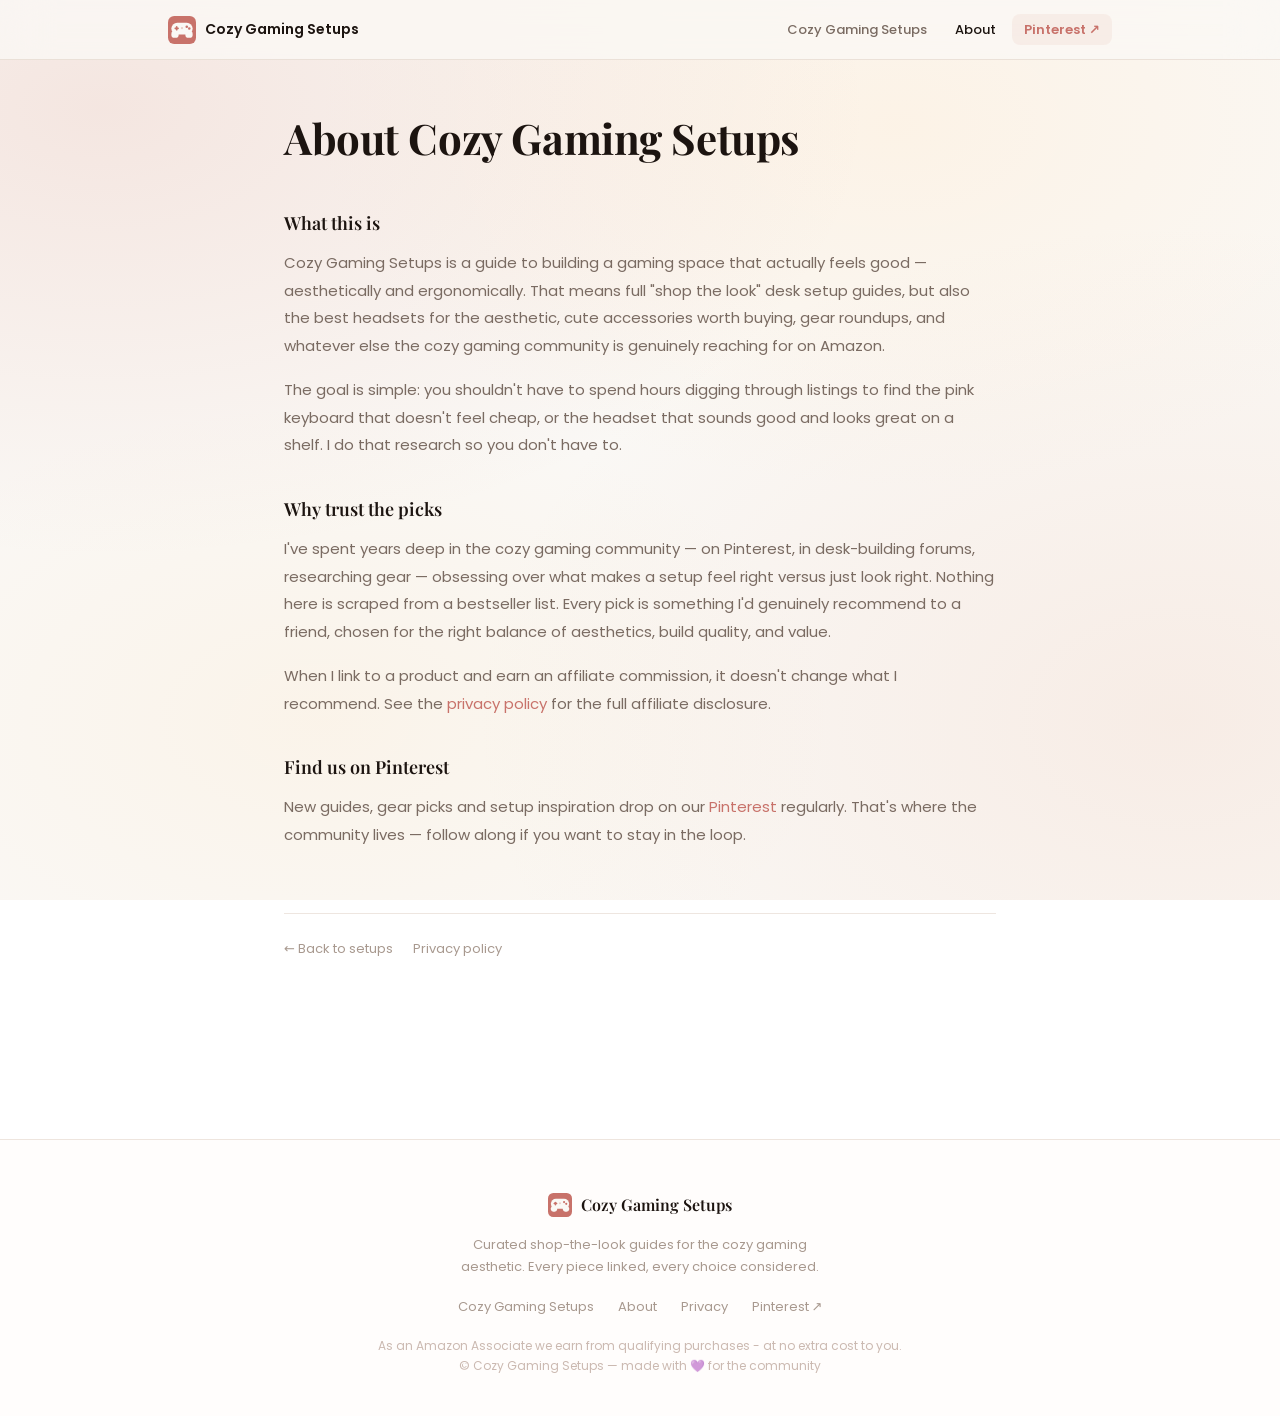
==== commit c119e7c9: "added pink gaming setup" ====
--- a/about/index.html
+++ b/about/index.html
@@ -7,7 +7,7 @@
 <meta name="description" content="Cozy Gaming Setups publishes curated shop-the-look guides for cozy, pastel and minimalist gaming desk setups. Every piece linked.">
 <meta name="p:domain_verify" content="3ff8e9c5c183b2a7218e1bc20133f83a"/>
 <link rel="preconnect" href="https://fonts.googleapis.com">
-<link href="https://fonts.googleapis.com/css2?family=Poppins:wght@400;500;600;700&display=swap" rel="stylesheet">
+<link href="https://fonts.googleapis.com/css2?family=Playfair+Display:ital,wght@0,600;0,700;1,400;1,600&family=Poppins:wght@400;500;600&display=swap" rel="stylesheet">
 <link rel="stylesheet" href="../style.css">
 </head>
 <body>
@@ -17,21 +17,20 @@
     <div class="nav-inner">
       <a class="nav-logo" href="../">
         <svg width="28" height="28" viewBox="0 0 100 100" xmlns="http://www.w3.org/2000/svg" aria-hidden="true">
-          <rect x="6" y="6" width="88" height="88" rx="24" fill="#ffffff" stroke="#E0DAF5" stroke-width="3"/>
-          <rect x="28" y="26" width="44" height="34" rx="9" fill="#DCEEFC"/>
-          <g fill="#D4537E">
-            <rect x="40" y="34" width="5" height="5"/><rect x="46" y="34" width="5" height="5"/><rect x="52" y="34" width="5" height="5"/><rect x="58" y="34" width="5" height="5"/>
-            <rect x="37" y="39" width="5" height="5"/><rect x="43" y="39" width="5" height="5"/><rect x="49" y="39" width="5" height="5"/><rect x="55" y="39" width="5" height="5"/><rect x="61" y="39" width="5" height="5"/>
-            <rect x="40" y="44" width="5" height="5"/><rect x="46" y="44" width="5" height="5"/><rect x="52" y="44" width="5" height="5"/><rect x="58" y="44" width="5" height="5"/>
-            <rect x="43" y="49" width="5" height="5"/><rect x="49" y="49" width="5" height="5"/><rect x="55" y="49" width="5" height="5"/>
-            <rect x="49" y="54" width="5" height="5"/>
-          </g>
-          <circle cx="33" cy="74" r="6" fill="#7F77DD"/><circle cx="62" cy="70" r="4.5" fill="#1D9E75"/><circle cx="72" cy="76" r="4.5" fill="#378ADD"/><circle cx="62" cy="80" r="4.5" fill="#EF9F27"/>
+                    <rect x="0" y="0" width="100" height="100" rx="22" fill="#C8726A"/>
+          <rect x="12" y="24" width="76" height="42" rx="21" fill="#FAF8F5"/>
+          <rect x="12" y="54" width="26" height="24" rx="10" fill="#FAF8F5"/>
+          <rect x="62" y="54" width="26" height="24" rx="10" fill="#FAF8F5"/>
+          <rect x="23" y="41" width="16" height="6" rx="3" fill="#C8726A"/>
+          <rect x="28" y="36" width="6" height="16" rx="3" fill="#C8726A"/>
+          <circle cx="67" cy="38" r="4.5" fill="#C8726A"/>
+          <circle cx="76" cy="45" r="4.5" fill="#C8726A"/>
+          <circle cx="50" cy="43" r="4" fill="#C8726A" opacity="0.35"/>
         </svg>
         Cozy Gaming Setups
       </a>
       <ul class="nav-links">
-        <li><a href="../">All setups</a></li>
+        <li><a href="../">Cozy Gaming Setups</a></li>
         <li><a href="../about/" class="active">About</a></li>
         <li class="nav-cta"><a href="https://nl.pinterest.com/cozygamingsetups/" target="_blank">Pinterest ↗</a></li>
       </ul>
@@ -42,15 +41,15 @@
     <h1>About Cozy Gaming Setups</h1>
 
     <h2>What this is</h2>
-    <p>Cozy Gaming Setups publishes "shop the look" guides for gaming desk setups that actually feel good to sit at — cozy, calm, and put-together, whether your style is soft pastels or clean minimalism.</p>
-    <p>Instead of reviewing one product at a time, I put together complete setup guides: the keyboard, the chair, the monitor, the lighting, and the little finishing touches that tie a desk together. Each guide lists every piece so you can recreate the whole look, or just borrow the parts you like.</p>
+    <p>Cozy Gaming Setups is a guide to building a gaming space that actually feels good — aesthetically and ergonomically. That means full "shop the look" desk setup guides, but also the best headsets for the aesthetic, cute accessories worth buying, gear roundups, and whatever else the cozy gaming community is genuinely reaching for on Amazon.</p>
+    <p>The goal is simple: you shouldn't have to spend hours digging through listings to find the pink keyboard that doesn't feel cheap, or the headset that sounds good and looks great on a shelf. I do that research so you don't have to.</p>
 
     <h2>Why trust the picks</h2>
-    <p>I've spent years deep in the cozy gaming community — on Pinterest, in desk-building forums, and at my own setup — obsessing over what makes a desk feel right versus just look right. The picks here aren't scraped from bestseller lists. They're things I'd actually buy, chosen because they hit the right balance of aesthetics, build quality, and value.</p>
-    <p>When I link to a product and earn an affiliate commission, it doesn't change my recommendation. I only link to products I'd genuinely suggest to a friend. See the <a href="../privacy/">privacy policy</a> for the full affiliate disclosure.</p>
+    <p>I've spent years deep in the cozy gaming community — on Pinterest, in desk-building forums, researching gear — obsessing over what makes a setup feel right versus just look right. Nothing here is scraped from a bestseller list. Every pick is something I'd genuinely recommend to a friend, chosen for the right balance of aesthetics, build quality, and value.</p>
+    <p>When I link to a product and earn an affiliate commission, it doesn't change what I recommend. See the <a href="../privacy/">privacy policy</a> for the full affiliate disclosure.</p>
 
     <h2>Find us on Pinterest</h2>
-    <p>New setups and inspiration drop on our <a href="https://nl.pinterest.com/cozygamingsetups/" target="_blank">Pinterest</a> regularly. Follow along if you want to see the latest cozy desk ideas — that's where the community lives.</p>
+    <p>New guides, gear picks and setup inspiration drop on our <a href="https://nl.pinterest.com/cozygamingsetups/" target="_blank">Pinterest</a> regularly. That's where the community lives — follow along if you want to stay in the loop.</p>
 
     <footer class="page-footer">
       <a href="../">&larr; Back to setups</a>
@@ -63,28 +62,26 @@
     <div class="footer-inner">
       <a class="footer-logo" href="../">
         <svg width="24" height="24" viewBox="0 0 100 100" xmlns="http://www.w3.org/2000/svg" aria-hidden="true">
-          <rect x="6" y="6" width="88" height="88" rx="24" fill="#ffffff" stroke="#E0DAF5" stroke-width="3"/>
-          <rect x="28" y="26" width="44" height="34" rx="9" fill="#DCEEFC"/>
-          <g fill="#D4537E">
-            <rect x="40" y="34" width="5" height="5"/><rect x="46" y="34" width="5" height="5"/><rect x="52" y="34" width="5" height="5"/><rect x="58" y="34" width="5" height="5"/>
-            <rect x="37" y="39" width="5" height="5"/><rect x="43" y="39" width="5" height="5"/><rect x="49" y="39" width="5" height="5"/><rect x="55" y="39" width="5" height="5"/><rect x="61" y="39" width="5" height="5"/>
-            <rect x="40" y="44" width="5" height="5"/><rect x="46" y="44" width="5" height="5"/><rect x="52" y="44" width="5" height="5"/><rect x="58" y="44" width="5" height="5"/>
-            <rect x="43" y="49" width="5" height="5"/><rect x="49" y="49" width="5" height="5"/><rect x="55" y="49" width="5" height="5"/>
-            <rect x="49" y="54" width="5" height="5"/>
-          </g>
-          <circle cx="33" cy="74" r="6" fill="#7F77DD"/><circle cx="62" cy="70" r="4.5" fill="#1D9E75"/><circle cx="72" cy="76" r="4.5" fill="#378ADD"/><circle cx="62" cy="80" r="4.5" fill="#EF9F27"/>
+                    <rect x="0" y="0" width="100" height="100" rx="22" fill="#C8726A"/>
+          <rect x="12" y="24" width="76" height="42" rx="21" fill="#FAF8F5"/>
+          <rect x="12" y="54" width="26" height="24" rx="10" fill="#FAF8F5"/>
+          <rect x="62" y="54" width="26" height="24" rx="10" fill="#FAF8F5"/>
+          <rect x="23" y="41" width="16" height="6" rx="3" fill="#C8726A"/>
+          <rect x="28" y="36" width="6" height="16" rx="3" fill="#C8726A"/>
+          <circle cx="67" cy="38" r="4.5" fill="#C8726A"/>
+          <circle cx="76" cy="45" r="4.5" fill="#C8726A"/>
+          <circle cx="50" cy="43" r="4" fill="#C8726A" opacity="0.35"/>
         </svg>
         Cozy Gaming Setups
       </a>
       <p class="footer-tagline">Curated shop-the-look guides for the cozy gaming aesthetic. Every piece linked, every choice considered.</p>
       <ul class="footer-links">
-        <li><a href="../pastel-coding-gaming-desk/">Pastel setup</a></li>
-        <li><a href="../minimalist-white-battlestation/">Minimalist setup</a></li>
+        <li><a href="../">Cozy Gaming Setups</a></li>
         <li><a href="../about/">About</a></li>
-        <li><a href="../privacy/">Privacy policy</a></li>
+        <li><a href="../privacy/">Privacy</a></li>
         <li><a href="https://nl.pinterest.com/cozygamingsetups/" target="_blank">Pinterest ↗</a></li>
       </ul>
-      <p class="footer-copy">As an Amazon Associate we earn from qualifying purchases.<br>&copy; Cozy Gaming Setups — made with 💜 for the community</p>
+      <p class="footer-copy">As an Amazon Associate we earn from qualifying purchases - at no extra cost to you.<br>&copy; Cozy Gaming Setups — made with 💜 for the community</p>
     </div>
   </footer>
 
--- a/style.css
+++ b/style.css
@@ -1,57 +1,77 @@
 /* ============================================================
-   Cozy Gaming Setups — shared stylesheet
-   Palette: lavender #7F77DD · pink #D4537E · cream #FFF0DC
-            amber #FFD580 · soft blue #DCEEFC · bg #F3EEF8
+   Cozy Gaming Setups
+   Warm cream · salmon pink · editorial serif
    ============================================================ */
 
 :root {
-  --ink:          #2d2840;
-  --muted:        #7a74a0;
-  --accent:       #7F77DD;
-  --accent-dark:  #6560c0;
-  --pink:         #D4537E;
-  --cream:        #FFF0DC;
-  --amber:        #FFD580;
-  --blue:         #DCEEFC;
-  --bg:           #F3EEF8;
-  --card:         #ffffff;
-  --line:         #E8E2F5;
-  --line-pink:    #F4D9E2;
-  --nav-h:        58px;
+  --ink:        #1C1410;
+  --muted:      #7A6B62;
+  --soft:       #A8998F;
+  --accent:     #C8726A;
+  --accent-d:   #A85850;
+  --pink:       #D4806F;
+  --cream:      #FFF3E8;
+  --amber:      #FFD898;
+  --bg:         #FAF8F5;
+
+  --glass:      rgba(255, 252, 249, 0.68);
+  --glass-b:    rgba(255, 250, 246, 0.88);
+  --glass-line: rgba(210, 190, 175, 0.38);
+
+  --shadow-s:   0 2px 16px rgba(80, 40, 25, 0.06);
+  --shadow-m:   0 8px 36px rgba(80, 40, 25, 0.09);
+  --shadow-l:   0 18px 54px rgba(80, 40, 25, 0.13);
+
+  --serif: 'Playfair Display', Georgia, serif;
+  --sans:  'Poppins', system-ui, sans-serif;
 }
 
 * { box-sizing: border-box; margin: 0; padding: 0; }
 
 body {
-  font-family: 'Poppins', system-ui, sans-serif;
-  color: var(--ink);
-  background: var(--bg);
+  font-family: var(--sans);
+  color: var(--ink);
   line-height: 1.65;
-}
-
-a { color: var(--accent); }
+  min-height: 100vh;
+}
+
+/* warm floating blobs */
+body::before {
+  content: '';
+  position: fixed;
+  inset: 0;
+  z-index: -1;
+  background:
+    radial-gradient(ellipse 60% 50% at 8%  12%, rgba(210,120,100,0.14) 0%, transparent 100%),
+    radial-gradient(ellipse 55% 55% at 92% 80%, rgba(232,175,148,0.16) 0%, transparent 100%),
+    radial-gradient(ellipse 45% 40% at 70% 14%, rgba(255,235,210,0.42) 0%, transparent 100%),
+    radial-gradient(ellipse 40% 35% at 25% 80%, rgba(255,210,148,0.12) 0%, transparent 100%),
+    #FAF8F5;
+}
+
+a { color: var(--accent); text-decoration: none; }
 img { display: block; max-width: 100%; }
 
 /* ================================================================
-   NAVIGATION
+   NAV
    ================================================================ */
 .site-nav {
   position: sticky;
   top: 0;
   z-index: 100;
-  height: var(--nav-h);
-  background: rgba(243, 238, 248, 0.90);
-  backdrop-filter: blur(14px);
-  -webkit-backdrop-filter: blur(14px);
-  border-bottom: 1px solid var(--line);
+  height: 60px;
+  background: rgba(250, 248, 245, 0.82);
+  backdrop-filter: blur(24px);
+  -webkit-backdrop-filter: blur(24px);
+  border-bottom: 1px solid var(--glass-line);
   display: flex;
   align-items: center;
 }
 
 .nav-inner {
-  max-width: 960px;
+  max-width: 1000px;
   margin: 0 auto;
-  padding: 0 24px;
+  padding: 0 28px;
   width: 100%;
   display: flex;
   align-items: center;
@@ -62,20 +82,18 @@
   display: flex;
   align-items: center;
   gap: 9px;
-  text-decoration: none;
   font-weight: 600;
   font-size: 14px;
-  color: var(--accent);
+  color: var(--ink);
 }
 
 .nav-links {
   display: flex;
-  gap: 6px;
+  gap: 4px;
   list-style: none;
 }
 
 .nav-links a {
-  text-decoration: none;
   font-size: 13px;
   font-weight: 500;
   color: var(--muted);
@@ -84,165 +102,171 @@
   transition: color .15s, background .15s;
 }
 
-.nav-links a:hover { color: var(--accent); background: rgba(127,119,221,0.08); }
-.nav-links a.active { color: var(--accent); }
+.nav-links a:hover { color: var(--ink); background: rgba(80,40,25,0.06); }
+.nav-links a.active { color: var(--ink); }
 
 .nav-links .nav-cta a {
   color: var(--accent);
-  background: rgba(127,119,221,0.10);
-  font-weight: 600;
-}
-.nav-links .nav-cta a:hover { background: rgba(127,119,221,0.18); }
-
-/* ================================================================
-   LAYOUT WRAPPERS
-   ================================================================ */
-.wrap        { max-width: 920px; margin: 0 auto; padding: 0 24px 100px; }
+  background: rgba(200,114,106,0.08);
+  font-weight: 600;
+}
+.nav-links .nav-cta a:hover { background: rgba(200,114,106,0.16); }
+
+/* ================================================================
+   LAYOUT
+   ================================================================ */
+.wrap        { max-width: 940px; margin: 0 auto; padding: 0 24px 100px; }
 .wrap.narrow { max-width: 760px; }
 
 /* ================================================================
    HOMEPAGE HERO
    ================================================================ */
 .home-hero {
-  text-align: center;
-  padding: 72px 0 52px;
-}
-
-.eyebrow {
-  display: inline-block;
-  font-size: 10px;
+  padding: 80px 0 64px;
+  max-width: 640px;
+}
+
+.home-hero .kicker {
+  font-size: 11px;
+  font-weight: 600;
+  letter-spacing: .14em;
+  text-transform: uppercase;
+  color: var(--accent);
+  margin-bottom: 20px;
+  display: block;
+}
+
+.home-hero h1 {
+  font-family: var(--serif);
+  font-size: clamp(36px, 6vw, 62px);
   font-weight: 700;
-  letter-spacing: .1em;
-  text-transform: uppercase;
-  color: var(--pink);
-  background: var(--line-pink);
-  border-radius: 20px;
-  padding: 5px 14px;
+  line-height: 1.1;
+  letter-spacing: -.01em;
+  color: var(--ink);
   margin-bottom: 22px;
 }
 
-.home-hero h1 {
-  font-size: clamp(30px, 5vw, 52px);
-  font-weight: 700;
-  line-height: 1.15;
-  letter-spacing: -.025em;
-  color: var(--ink);
-  margin-bottom: 20px;
-}
-
 .home-hero h1 em {
-  font-style: normal;
+  font-style: italic;
   color: var(--accent);
 }
 
 .home-hero .lead {
-  font-size: 17px;
+  font-size: 16px;
   color: var(--muted);
+  line-height: 1.75;
   max-width: 480px;
-  margin: 0 auto 0;
-  line-height: 1.65;
-}
-
-/* gradient rule */
-.gradient-rule {
-  width: 52px;
-  height: 5px;
-  border-radius: 3px;
-  background: linear-gradient(90deg, var(--accent), var(--pink));
-  margin: 36px auto 32px;
-}
-
-/* ================================================================
-   SECTION HEADINGS
-   ================================================================ */
-.section-label {
-  font-size: 10px;
-  font-weight: 700;
-  letter-spacing: .1em;
-  text-transform: uppercase;
-  color: var(--muted);
-  margin-bottom: 18px;
-}
-
-/* ================================================================
-   SETUP CARDS (homepage grid)
+}
+
+/* ================================================================
+   CATEGORY SECTIONS
+   ================================================================ */
+.cat-section { margin-bottom: 20px; }
+
+.cat-header {
+  display: flex;
+  align-items: baseline;
+  gap: 18px;
+  margin-bottom: 22px;
+  padding-bottom: 16px;
+  border-bottom: 1px solid var(--glass-line);
+}
+
+.cat-title {
+  font-family: var(--serif);
+  font-size: 20px;
+  font-weight: 600;
+  color: var(--ink);
+  white-space: nowrap;
+}
+
+.cat-desc {
+  font-size: 13px;
+  color: var(--soft);
+  line-height: 1.5;
+}
+
+/* ================================================================
+   CARD IMAGE
+   ================================================================ */
+.card-img-wrap {
+  margin: -28px -28px 22px;
+  border-radius: 16px 16px 0 0;
+  overflow: hidden;
+}
+
+.card-img-wrap img {
+  width: 100%;
+  height: auto;
+  display: block;
+  transition: transform .5s ease;
+}
+
+.card:hover .card-img-wrap img { transform: scale(1.02); }
+
+/* ================================================================
+   SETUP CARDS
    ================================================================ */
 .grid {
   display: grid;
-  grid-template-columns: repeat(auto-fill, minmax(290px, 1fr));
-  gap: 20px;
+  grid-template-columns: repeat(auto-fill, minmax(280px, 1fr));
+  gap: 18px;
   margin-bottom: 52px;
 }
 
 .card {
   display: block;
-  text-decoration: none;
   color: inherit;
-  background: var(--card);
-  border: 1px solid var(--line);
+  background: var(--glass);
+  backdrop-filter: blur(20px);
+  -webkit-backdrop-filter: blur(20px);
+  border: 1px solid var(--glass-b);
   border-radius: 20px;
+  padding: 28px;
+  transition: transform .2s ease, box-shadow .2s ease;
+  box-shadow: var(--shadow-s), inset 0 1px 0 rgba(255,252,249,0.95);
+  position: relative;
   overflow: hidden;
-  transition: transform .18s ease, box-shadow .18s ease;
-  box-shadow: 0 4px 24px rgba(127,119,221,0.07);
-}
-
-.card:hover {
-  transform: translateY(-6px);
-  box-shadow: 0 16px 36px rgba(127,119,221,0.16);
-}
-
-/* color swatch at top of each card */
-.card-swatch {
-  height: 140px;
-  position: relative;
-  display: flex;
-  align-items: flex-end;
-  padding: 14px 18px;
-}
-
-.card-swatch.pastel {
-  background: linear-gradient(140deg, #cce5fc 0%, #f0d5e8 45%, #dcd9fc 100%);
-}
-
-.card-swatch.minimalist {
-  background: linear-gradient(140deg, #eaecf0 0%, #f4f2ef 50%, #e8ebee 100%);
-}
-
-.card-swatch.kawaii {
-  background: linear-gradient(140deg, #fce4ec 0%, #f8e8f4 50%, #ede4fc 100%);
-}
-
-.card-swatch.pink {
-  background: linear-gradient(140deg, #f9c8d8 0%, #fcdce8 45%, #f4ccfc 100%);
-}
-
-.swatch-badge {
+}
+
+.card::after {
+  content: '';
+  position: absolute;
+  top: 0; left: 0; right: 0;
+  height: 2px;
+  border-radius: 20px 20px 0 0;
+  opacity: 0;
+  transition: opacity .2s;
+  background: linear-gradient(90deg, var(--accent), var(--pink));
+}
+
+.card:hover { transform: translateY(-4px); box-shadow: var(--shadow-l), inset 0 1px 0 rgba(255,252,249,0.95); }
+.card:hover::after { opacity: 1; }
+
+.card-label {
   font-size: 10px;
-  font-weight: 700;
-  letter-spacing: .07em;
+  font-weight: 600;
+  letter-spacing: .12em;
   text-transform: uppercase;
-  background: rgba(255,255,255,0.78);
-  backdrop-filter: blur(6px);
-  color: var(--ink);
-  border-radius: 8px;
-  padding: 4px 10px;
-}
-
-.card-body { padding: 22px 22px 24px; }
-
-.card-body h2 {
-  font-size: 19px;
-  font-weight: 600;
-  margin-bottom: 8px;
-  color: var(--ink);
-  line-height: 1.3;
-}
-
-.card-body p {
+  color: var(--soft);
+  margin-bottom: 12px;
+  display: block;
+}
+
+.card h2 {
+  font-family: var(--serif);
+  font-size: 20px;
+  font-weight: 600;
+  color: var(--ink);
+  line-height: 1.25;
+  margin-bottom: 10px;
+}
+
+.card p {
   font-size: 14px;
   color: var(--muted);
-  margin-bottom: 20px;
-  line-height: 1.55;
+  line-height: 1.65;
+  margin-bottom: 24px;
 }
 
 .card-foot {
@@ -252,34 +276,39 @@
 }
 
 .pill {
-  display: inline-block;
   font-size: 12px;
-  font-weight: 600;
+  font-weight: 500;
+  color: var(--accent);
+  background: rgba(200,114,106,0.08);
+  border: 1px solid rgba(200,114,106,0.22);
+  border-radius: 6px;
+  padding: 7px 14px;
+  transition: background .15s, color .15s, border-color .15s;
+}
+
+.card:hover .pill {
+  background: var(--accent);
   color: #fff;
-  background: var(--accent);
-  border-radius: 10px;
-  padding: 7px 16px;
-  box-shadow: 0 3px 12px rgba(127,119,221,0.30);
-}
-
-.card-count {
-  font-size: 12px;
-  color: var(--muted);
-}
+  border-color: var(--accent);
+}
+
+.card-count { font-size: 12px; color: var(--soft); }
 
 /* ================================================================
    TRUST STRIP
    ================================================================ */
 .trust-strip {
   display: flex;
-  gap: 0;
   justify-content: center;
   flex-wrap: wrap;
-  background: var(--card);
-  border: 1px solid var(--line);
-  border-radius: 16px;
-  padding: 22px 28px;
-  margin-bottom: 60px;
+  background: var(--glass);
+  backdrop-filter: blur(20px);
+  -webkit-backdrop-filter: blur(20px);
+  border: 1px solid var(--glass-b);
+  border-radius: 14px;
+  padding: 4px 0;
+  margin-bottom: 32px;
+  box-shadow: var(--shadow-s), inset 0 1px 0 rgba(255,252,249,0.95);
 }
 
 .trust-item {
@@ -289,381 +318,354 @@
   font-size: 13px;
   color: var(--muted);
   font-weight: 500;
-  padding: 8px 20px;
+  padding: 16px 22px;
   flex: 1 0 160px;
   justify-content: center;
 }
 
-.trust-item + .trust-item {
-  border-left: 1px solid var(--line);
-}
-
-.trust-icon {
-  font-size: 18px;
-  flex-shrink: 0;
-}
-
-/* ================================================================
-   DISCLOSURE
-   ================================================================ */
-.disclosure {
+.trust-item + .trust-item { border-left: 1px solid var(--glass-line); }
+.trust-icon { font-size: 16px; flex-shrink: 0; }
+
+
+/* ================================================================
+   SETUP PAGE
+   ================================================================ */
+.article-wrap { padding-top: 44px; }
+
+.breadcrumb {
   font-size: 12px;
-  color: #9a8fb5;
-  background: var(--cream);
-  border: 1px solid #f0d9b0;
-  border-radius: 10px;
-  padding: 10px 16px;
-  text-align: center;
-  margin-bottom: 36px;
-  line-height: 1.5;
-}
-
-/* ================================================================
-   SETUP PAGE — ARTICLE HEADER
-   ================================================================ */
-.article-wrap {
-  padding-top: 44px;
-}
-
-.breadcrumb {
-  font-size: 13px;
+  color: var(--soft);
+  margin-bottom: 22px;
+  display: flex;
+  align-items: center;
+  gap: 8px;
+}
+
+.breadcrumb a { color: var(--soft); transition: color .15s; }
+.breadcrumb a:hover { color: var(--accent); }
+.breadcrumb-sep { opacity: .4; }
+
+.article-header { margin-bottom: 28px; }
+
+.article-header .page-tag {
+  font-size: 10px;
+  font-weight: 600;
+  letter-spacing: .14em;
+  text-transform: uppercase;
+  color: var(--accent);
+  margin-bottom: 16px;
+  display: block;
+}
+
+.article-header h1 {
+  font-family: var(--serif);
+  font-size: clamp(28px, 4.5vw, 46px);
+  font-weight: 700;
+  letter-spacing: -.01em;
+  line-height: 1.15;
+  color: var(--ink);
+  margin-bottom: 14px;
+}
+
+.article-header .sub-lead {
+  font-size: 16px;
   color: var(--muted);
-  margin-bottom: 18px;
-  display: flex;
-  align-items: center;
-  gap: 8px;
-}
-
-.breadcrumb a {
+  line-height: 1.75;
+  max-width: 580px;
+}
+
+.article-date {
+  font-size: 12px;
+  color: var(--soft);
+  letter-spacing: .02em;
+  margin: 18px 0 36px;
+}
+
+/* ================================================================
+   SETUP PAGE — hero image
+   ================================================================ */
+.setup-hero-img {
+  margin-bottom: 44px;
+  border-radius: 16px;
+  overflow: hidden;
+  box-shadow: var(--shadow-m);
+}
+
+.setup-hero-img img {
+  width: 100%;
+  height: auto;
+  display: block;
+}
+
+/* ================================================================
+   INTRO
+   ================================================================ */
+.intro {
+  font-size: 16px;
+  line-height: 1.85;
   color: var(--muted);
-  text-decoration: none;
-  transition: color .15s;
-}
-.breadcrumb a:hover { color: var(--accent); }
-.breadcrumb-sep { color: var(--line); }
-
-.article-header { margin-bottom: 36px; }
-
-.article-header .eyebrow {
-  color: var(--accent);
-  background: #EEEDFE;
-  margin-bottom: 16px;
-}
-
-.article-header h1 {
-  font-size: clamp(26px, 4vw, 40px);
-  font-weight: 700;
-  letter-spacing: -.025em;
-  line-height: 1.18;
-  color: var(--ink);
-  margin-bottom: 14px;
-}
-
-.article-header .sub-lead {
-  font-size: 17px;
-  color: var(--muted);
-  line-height: 1.65;
-  margin-bottom: 0;
-  max-width: 580px;
-}
-
-.article-meta {
-  display: flex;
-  gap: 24px;
-  flex-wrap: wrap;
-  font-size: 12px;
-  color: var(--muted);
-  border-top: 1px solid var(--line);
-  border-bottom: 1px solid var(--line);
-  padding: 13px 0;
-  margin: 24px 0 36px;
-}
-
-.article-meta span { display: flex; align-items: center; gap: 5px; }
-
-/* ================================================================
-   INTRO BOX
-   ================================================================ */
-.intro-box {
-  background: linear-gradient(135deg, #EEEDFE 0%, #F4D9E2 100%);
-  border-radius: 16px;
-  padding: 26px 28px;
-  margin-bottom: 36px;
-  font-size: 15px;
-  line-height: 1.75;
-  color: var(--ink);
-}
-
-/* ================================================================
-   QUICK PICKS SUMMARY
+  margin-bottom: 48px;
+}
+
+/* ================================================================
+   QUICK PICKS — clean lines, no box
    ================================================================ */
 .quick-picks {
-  background: var(--card);
-  border: 1px solid var(--line);
-  border-radius: 16px;
-  padding: 22px 24px;
-  margin-bottom: 40px;
+  margin-bottom: 52px;
+  border-top: 1px solid var(--glass-line);
 }
 
 .quick-picks-title {
   font-size: 10px;
-  font-weight: 700;
-  letter-spacing: .1em;
+  font-weight: 600;
+  letter-spacing: .14em;
   text-transform: uppercase;
-  color: var(--muted);
-  margin-bottom: 16px;
-}
-
-.picks-list {
-  list-style: none;
-  display: flex;
-  flex-direction: column;
-  gap: 11px;
-}
+  color: var(--soft);
+  padding: 18px 0 4px;
+}
+
+.picks-list { list-style: none; }
 
 .picks-list li {
   display: flex;
-  align-items: center;
-  gap: 12px;
+  align-items: baseline;
+  gap: 16px;
+  padding: 13px 0;
+  border-bottom: 1px solid var(--glass-line);
   font-size: 14px;
 }
 
 .pick-num {
-  font-size: 10px;
-  font-weight: 700;
-  color: var(--accent);
-  background: #EEEDFE;
-  border-radius: 6px;
-  padding: 3px 8px;
+  font-size: 11px;
+  color: var(--soft);
+  font-variant-numeric: tabular-nums;
   flex-shrink: 0;
+  width: 20px;
 }
 
 .pick-cat {
   font-size: 11px;
-  color: var(--muted);
+  color: var(--soft);
   flex-shrink: 0;
-  width: 90px;
+  width: 80px;
+  text-transform: uppercase;
+  letter-spacing: .05em;
 }
 
 .pick-name {
   font-weight: 500;
   color: var(--ink);
+  line-height: 1.4;
+}
+
+/* ================================================================
+   PRODUCT CARDS
+   ================================================================ */
+.products-section {
+  display: flex;
+  flex-direction: column;
+  gap: 14px;
+  margin-bottom: 56px;
+}
+
+.product {
+  display: flex;
+  gap: 26px;
+  background: var(--glass);
+  backdrop-filter: blur(20px);
+  -webkit-backdrop-filter: blur(20px);
+  border: 1px solid var(--glass-b);
+  border-radius: 16px;
+  padding: 30px 32px;
+  box-shadow: var(--shadow-s), inset 0 1px 0 rgba(255,252,249,0.95);
+  transition: box-shadow .2s, transform .2s;
+}
+
+.product:hover {
+  box-shadow: var(--shadow-m), inset 0 1px 0 rgba(255,252,249,0.95);
+  transform: translateY(-2px);
+}
+
+.product-img {
+  flex-shrink: 0;
+  width: 180px;
+  height: 180px;
+  border-radius: 12px;
+  overflow: hidden;
+  background: var(--cream, #FFF0DC);
+}
+
+.product-img img {
+  width: 100%;
+  height: 100%;
+  object-fit: contain;
+  display: block;
+}
+
+.product-body {
+  flex: 1;
+  min-width: 0;
+}
+
+@media (max-width: 640px) {
+  .product { flex-direction: column; }
+  .product-img { width: 100%; height: 200px; }
+}
+
+.product-meta {
+  display: flex;
+  align-items: center;
+  gap: 10px;
+  margin-bottom: 10px;
+}
+
+.product-idx {
+  font-size: 11px;
+  color: var(--soft);
+  font-variant-numeric: tabular-nums;
+}
+
+.product .cat {
+  font-size: 10px;
+  font-weight: 600;
+  letter-spacing: .10em;
+  text-transform: uppercase;
+  color: var(--soft);
+}
+
+.product h3 {
+  font-family: var(--serif);
+  font-size: 21px;
+  font-weight: 600;
+  color: var(--ink);
+  margin-bottom: 10px;
   line-height: 1.3;
-}
-
-/* ================================================================
-   PRODUCT ITEMS (setup pages)
-   ================================================================ */
-.products-section {
-  display: flex;
-  flex-direction: column;
-  gap: 22px;
-  margin-bottom: 48px;
-}
-
-.product {
-  background: var(--card);
-  border: 1px solid var(--line);
-  border-radius: 18px;
-  padding: 28px 28px 26px;
-  box-shadow: 0 4px 20px rgba(127,119,221,0.06);
-  position: relative;
-  transition: box-shadow .18s;
-}
-
-.product:hover {
-  box-shadow: 0 8px 30px rgba(127,119,221,0.13);
-}
-
-.product-num {
-  position: absolute;
-  top: 26px;
-  right: 26px;
-  font-size: 42px;
-  font-weight: 800;
-  color: var(--line);
-  line-height: 1;
-  user-select: none;
-  letter-spacing: -.03em;
-}
-
-.product .cat {
-  display: inline-block;
-  font-size: 10px;
-  font-weight: 700;
-  letter-spacing: .08em;
-  text-transform: uppercase;
-  color: var(--accent);
-  background: #EEEDFE;
-  border-radius: 20px;
-  padding: 4px 12px;
-  margin-bottom: 12px;
-}
-
-.product h3 {
-  font-size: 20px;
-  font-weight: 600;
-  color: var(--ink);
-  margin-bottom: 8px;
-  line-height: 1.3;
-  padding-right: 60px;
 }
 
 .product .desc {
   color: var(--muted);
   font-size: 15px;
-  line-height: 1.65;
-  margin-bottom: 16px;
+  line-height: 1.75;
+  margin-bottom: 10px;
 }
 
 .product .why {
-  font-size: 13px;
-  color: var(--ink);
-  background: var(--bg);
-  border-left: 3px solid var(--accent);
-  border-radius: 0 8px 8px 0;
-  padding: 10px 14px;
-  margin-bottom: 22px;
-  line-height: 1.55;
-}
-
-.product .why-label {
-  display: block;
-  font-size: 10px;
-  font-weight: 700;
-  letter-spacing: .08em;
-  text-transform: uppercase;
-  color: var(--accent);
-  margin-bottom: 4px;
-}
-
-/* ================================================================
-   BUTTONS
+  font-size: 14px;
+  font-style: italic;
+  color: var(--soft);
+  line-height: 1.7;
+  margin-bottom: 24px;
+}
+
+/* ================================================================
+   BUTTON
    ================================================================ */
 .btn {
   display: inline-flex;
   align-items: center;
-  gap: 7px;
+  gap: 6px;
   background: var(--accent);
   color: #fff;
-  text-decoration: none;
   font-weight: 600;
   font-size: 14px;
   padding: 11px 22px;
-  border-radius: 10px;
-  box-shadow: 0 3px 14px rgba(127,119,221,0.28);
+  border-radius: 8px;
+  box-shadow: 0 3px 16px rgba(200,114,106,0.28);
   transition: background .15s, transform .12s, box-shadow .12s;
 }
 
 .btn:hover {
-  background: var(--accent-dark);
+  background: var(--accent-d);
   color: #fff;
   transform: translateY(-2px);
-  box-shadow: 0 7px 22px rgba(127,119,221,0.38);
-}
-
-.btn-icon { font-size: 13px; }
-
-/* ================================================================
-   TEXT / PROSE PAGES (about, privacy)
+  box-shadow: 0 6px 24px rgba(200,114,106,0.36);
+}
+
+/* ================================================================
+   PROSE PAGES
    ================================================================ */
 .prose { padding-top: 44px; }
-.prose h1 { font-size: clamp(26px, 4vw, 36px); font-weight: 700; letter-spacing: -.02em; margin-bottom: 8px; }
-.prose .updated { font-size: 13px; color: var(--muted); margin-bottom: 36px; display: block; }
-.prose h2 { font-size: 17px; font-weight: 600; margin: 36px 0 10px; color: var(--ink); }
-.prose p { font-size: 15px; line-height: 1.8; color: var(--muted); margin-bottom: 16px; }
+.prose h1 { font-family: var(--serif); font-size: clamp(28px, 4vw, 42px); font-weight: 700; letter-spacing: -.01em; margin-bottom: 8px; }
+.prose .updated { font-size: 12px; color: var(--soft); margin-bottom: 40px; display: block; }
+.prose h2 { font-family: var(--serif); font-size: 18px; font-weight: 600; margin: 36px 0 10px; color: var(--ink); }
+.prose p { font-size: 15px; line-height: 1.85; color: var(--muted); margin-bottom: 16px; }
 .prose p a { color: var(--accent); }
 
 /* ================================================================
+   PAGE FOOTER
+   ================================================================ */
+.page-footer {
+  margin-top: 64px;
+  padding-top: 24px;
+  border-top: 1px solid var(--glass-line);
+  font-size: 13px;
+  color: var(--soft);
+  display: flex;
+  gap: 20px;
+  flex-wrap: wrap;
+}
+
+.page-footer a { color: var(--soft); transition: color .15s; }
+.page-footer a:hover { color: var(--accent); }
+
+/* ================================================================
    SITE FOOTER
    ================================================================ */
 .site-footer {
-  background: var(--card);
-  border-top: 1px solid var(--line);
+  background: rgba(255, 252, 249, 0.55);
+  backdrop-filter: blur(24px);
+  -webkit-backdrop-filter: blur(24px);
+  border-top: 1px solid var(--glass-line);
   padding: 52px 24px 40px;
   margin-top: 80px;
 }
 
 .footer-inner {
-  max-width: 920px;
+  max-width: 940px;
   margin: 0 auto;
   display: flex;
   flex-direction: column;
   align-items: center;
   text-align: center;
-  gap: 18px;
+  gap: 16px;
 }
 
 .footer-logo {
   display: flex;
   align-items: center;
   gap: 9px;
-  font-size: 15px;
-  font-weight: 600;
-  color: var(--accent);
-  text-decoration: none;
-}
-
-.footer-tagline {
-  font-size: 13px;
-  color: var(--muted);
-  max-width: 360px;
-  line-height: 1.6;
-}
-
-.footer-links {
-  display: flex;
-  gap: 6px;
-  flex-wrap: wrap;
-  justify-content: center;
-  list-style: none;
-}
+  font-family: var(--serif);
+  font-size: 16px;
+  font-weight: 600;
+  color: var(--ink);
+}
+
+.footer-tagline { font-size: 13px; color: var(--soft); max-width: 360px; line-height: 1.65; }
+
+.footer-links { display: flex; gap: 4px; flex-wrap: wrap; justify-content: center; list-style: none; }
 
 .footer-links a {
   font-size: 13px;
-  color: var(--muted);
-  text-decoration: none;
+  color: var(--soft);
   padding: 4px 10px;
   border-radius: 6px;
   transition: color .15s, background .15s;
 }
 
-.footer-links a:hover { color: var(--accent); background: rgba(127,119,221,0.07); }
-
-.footer-copy {
-  font-size: 12px;
-  color: #bfb9d8;
-  line-height: 1.7;
-}
-
-/* in-page footer (setup pages) */
-.page-footer {
-  margin-top: 60px;
-  padding-top: 26px;
-  border-top: 1px solid var(--line);
-  font-size: 13px;
-  color: var(--muted);
-  display: flex;
-  gap: 18px;
-  flex-wrap: wrap;
-  align-items: center;
-}
-
-.page-footer a { color: var(--muted); text-decoration: none; }
-.page-footer a:hover { color: var(--accent); }
+.footer-links a:hover { color: var(--accent); background: rgba(200,114,106,0.07); }
+
+.footer-copy { font-size: 12px; color: rgba(160,130,115,0.55); line-height: 1.7; }
 
 /* ================================================================
    RESPONSIVE
    ================================================================ */
 @media (max-width: 640px) {
   .wrap { padding: 0 16px 80px; }
-  .home-hero { padding: 48px 0 40px; }
-  .trust-strip { flex-direction: column; gap: 0; padding: 16px; }
-  .trust-item + .trust-item { border-left: none; border-top: 1px solid var(--line); }
-  .trust-item { justify-content: flex-start; padding: 12px 14px; }
-  .product-num { font-size: 30px; top: 22px; right: 20px; }
-  .product h3 { padding-right: 40px; }
-  .nav-links .nav-label { display: none; }
-  .article-meta { gap: 12px; }
-  .quick-picks .pick-cat { display: none; }
-}
+  .home-hero { padding: 52px 0 44px; }
+  .product { padding: 22px 20px; }
+  .picks-list .pick-cat { display: none; }
+  .cat-header { flex-direction: column; gap: 4px; }
+  .trust-strip { flex-direction: column; padding: 0; }
+  .trust-item + .trust-item { border-left: none; border-top: 1px solid var(--glass-line); }
+  .trust-item { justify-content: flex-start; padding: 12px 18px; }
+}
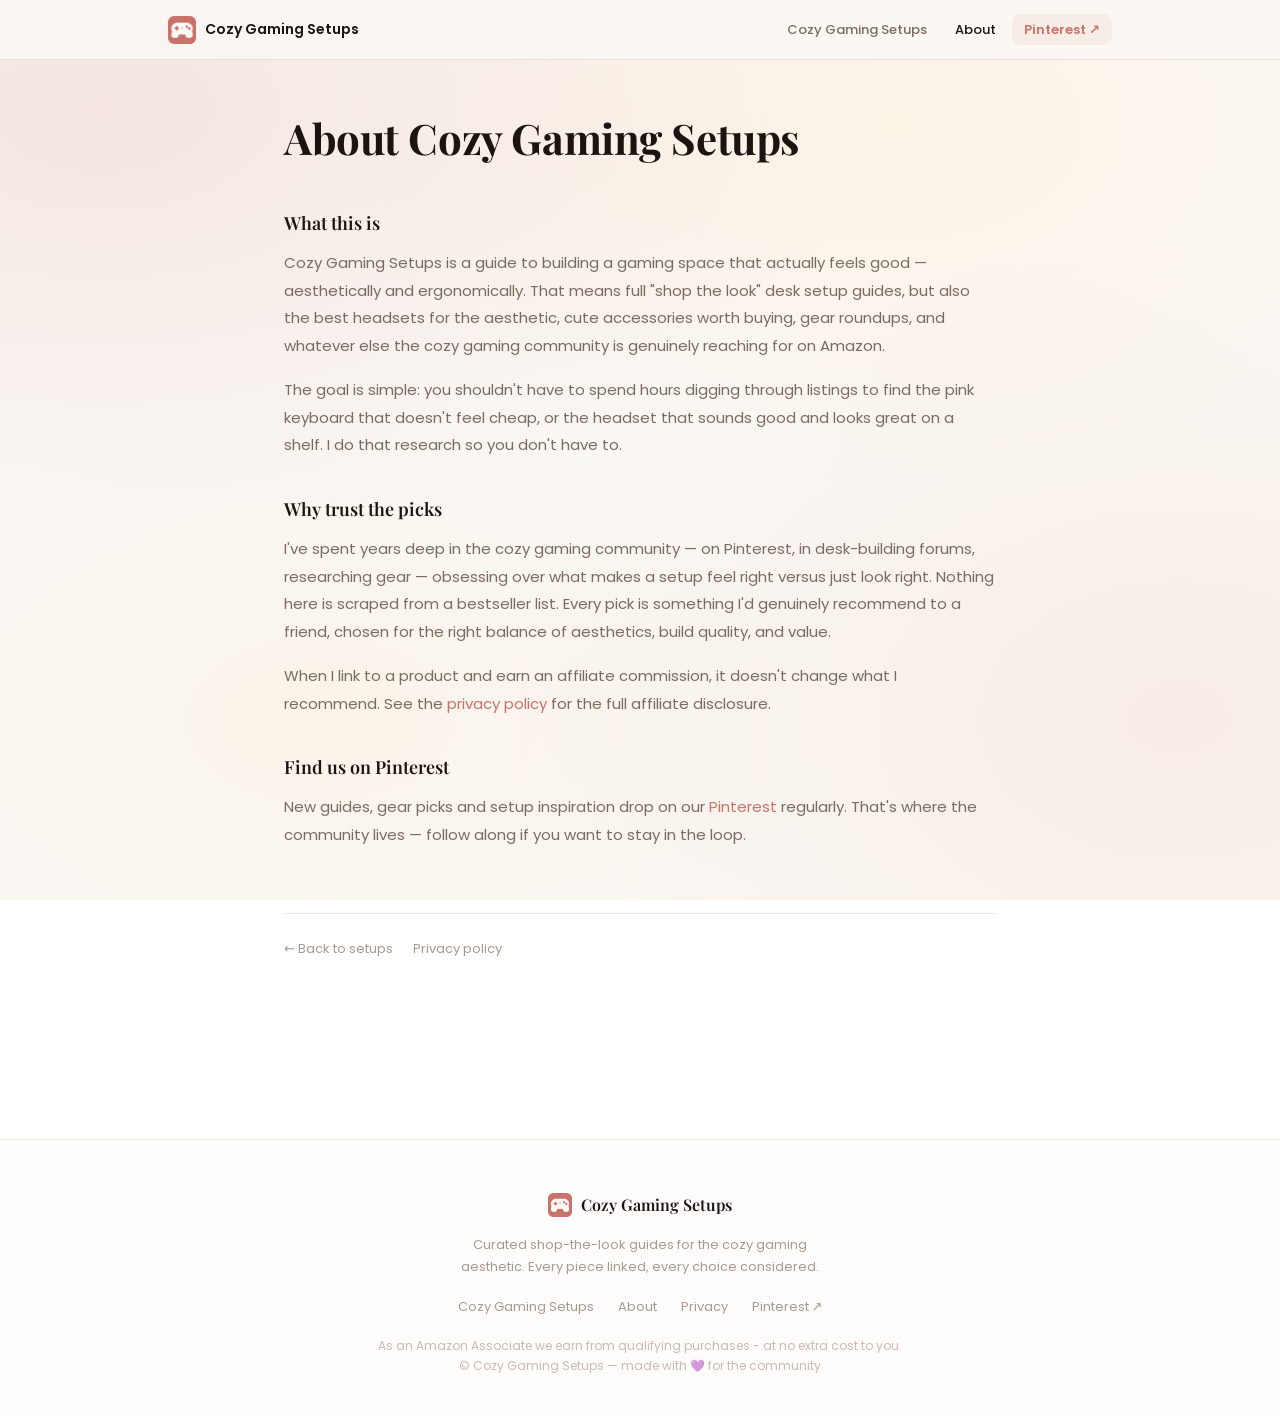
==== commit 1945674c: "Replace inline SVG logo with PNG image across all pages Co-Authored-By: Claude Sonnet 4.6 <noreply@a" ====
--- a/about/index.html
+++ b/about/index.html
@@ -16,21 +16,11 @@
   <nav class="site-nav">
     <div class="nav-inner">
       <a class="nav-logo" href="../">
-        <svg width="28" height="28" viewBox="0 0 100 100" xmlns="http://www.w3.org/2000/svg" aria-hidden="true">
-                    <rect x="0" y="0" width="100" height="100" rx="22" fill="#C8726A"/>
-          <rect x="12" y="24" width="76" height="42" rx="21" fill="#FAF8F5"/>
-          <rect x="12" y="54" width="26" height="24" rx="10" fill="#FAF8F5"/>
-          <rect x="62" y="54" width="26" height="24" rx="10" fill="#FAF8F5"/>
-          <rect x="23" y="41" width="16" height="6" rx="3" fill="#C8726A"/>
-          <rect x="28" y="36" width="6" height="16" rx="3" fill="#C8726A"/>
-          <circle cx="67" cy="38" r="4.5" fill="#C8726A"/>
-          <circle cx="76" cy="45" r="4.5" fill="#C8726A"/>
-          <circle cx="50" cy="43" r="4" fill="#C8726A" opacity="0.35"/>
-        </svg>
+        <img src="../images/logo.png" width="28" height="28" alt="Cozy Gaming Setups logo">
         Cozy Gaming Setups
       </a>
       <ul class="nav-links">
-        <li><a href="../">Cozy Gaming Setups</a></li>
+        <li class="nav-home"><a href="../">Cozy Gaming Setups</a></li>
         <li><a href="../about/" class="active">About</a></li>
         <li class="nav-cta"><a href="https://nl.pinterest.com/cozygamingsetups/" target="_blank">Pinterest ↗</a></li>
       </ul>
@@ -61,22 +51,12 @@
   <footer class="site-footer">
     <div class="footer-inner">
       <a class="footer-logo" href="../">
-        <svg width="24" height="24" viewBox="0 0 100 100" xmlns="http://www.w3.org/2000/svg" aria-hidden="true">
-                    <rect x="0" y="0" width="100" height="100" rx="22" fill="#C8726A"/>
-          <rect x="12" y="24" width="76" height="42" rx="21" fill="#FAF8F5"/>
-          <rect x="12" y="54" width="26" height="24" rx="10" fill="#FAF8F5"/>
-          <rect x="62" y="54" width="26" height="24" rx="10" fill="#FAF8F5"/>
-          <rect x="23" y="41" width="16" height="6" rx="3" fill="#C8726A"/>
-          <rect x="28" y="36" width="6" height="16" rx="3" fill="#C8726A"/>
-          <circle cx="67" cy="38" r="4.5" fill="#C8726A"/>
-          <circle cx="76" cy="45" r="4.5" fill="#C8726A"/>
-          <circle cx="50" cy="43" r="4" fill="#C8726A" opacity="0.35"/>
-        </svg>
+        <img src="../images/logo.png" width="24" height="24" alt="Cozy Gaming Setups logo">
         Cozy Gaming Setups
       </a>
       <p class="footer-tagline">Curated shop-the-look guides for the cozy gaming aesthetic. Every piece linked, every choice considered.</p>
       <ul class="footer-links">
-        <li><a href="../">Cozy Gaming Setups</a></li>
+        <li class="nav-home"><a href="../">Cozy Gaming Setups</a></li>
         <li><a href="../about/">About</a></li>
         <li><a href="../privacy/">Privacy</a></li>
         <li><a href="https://nl.pinterest.com/cozygamingsetups/" target="_blank">Pinterest ↗</a></li>
--- a/style.css
+++ b/style.css
@@ -660,6 +660,12 @@
    RESPONSIVE
    ================================================================ */
 @media (max-width: 640px) {
+  /* Nav — hide logo text, keep icon; drop redundant home link */
+  .nav-inner { padding: 0 16px; }
+  .nav-logo { font-size: 0; gap: 0; }
+  .nav-links li.nav-home { display: none; }
+  .nav-links a { padding: 6px 10px; font-size: 12px; }
+
   .wrap { padding: 0 16px 80px; }
   .home-hero { padding: 52px 0 44px; }
   .product { padding: 22px 20px; }
